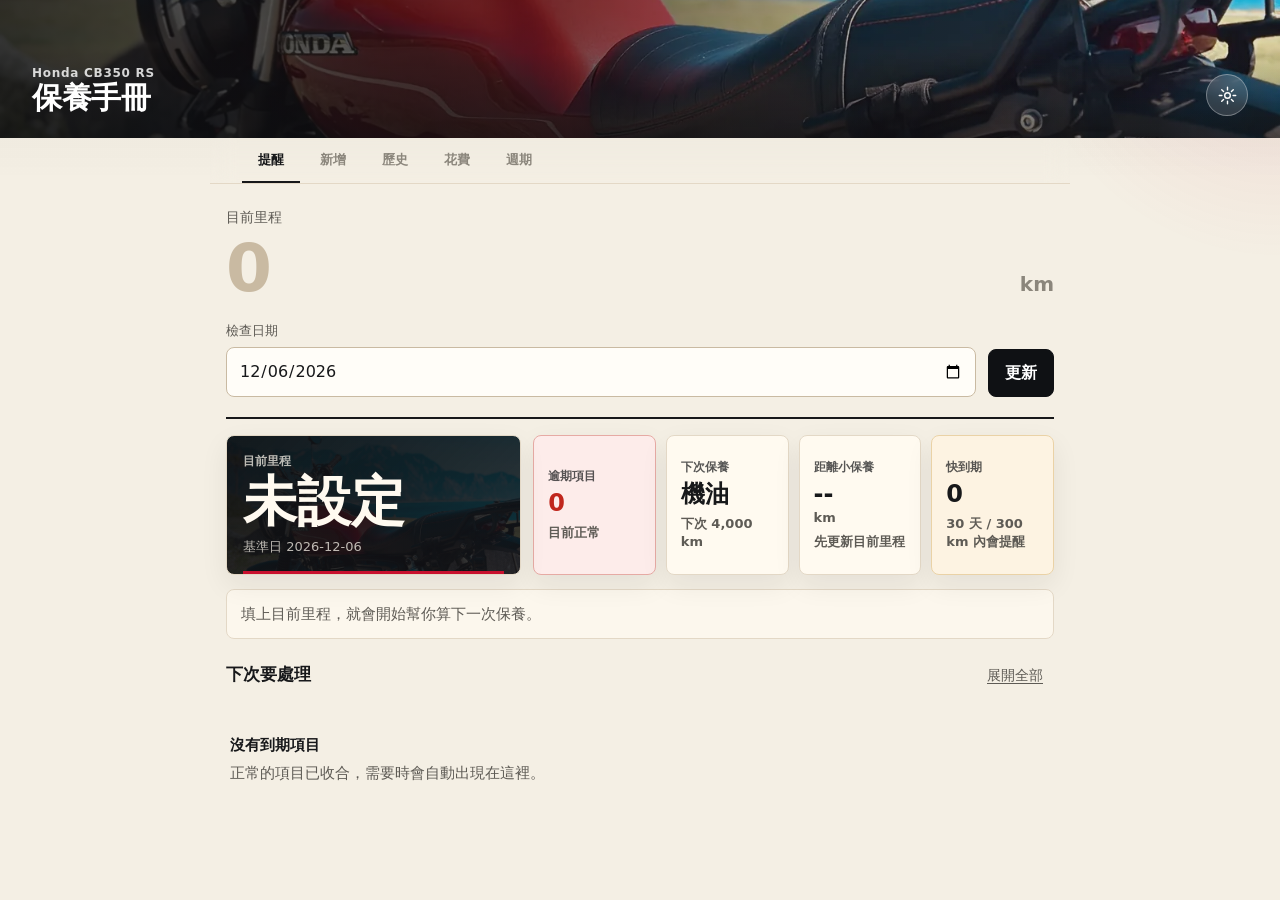
==== app/index.html @ bef10538 "Optimize CB350 maintenance dashboard" ====
<!doctype html>
<html lang="zh-Hant">
  <head>
    <meta charset="UTF-8" />
    <meta name="viewport" content="width=device-width, initial-scale=1.0, viewport-fit=cover" />
    <meta name="theme-color" content="#0f1114" />
    <link rel="preload" as="image" href="./assets/cb350-rs-banner.webp" />
    <link rel="manifest" href="./manifest.webmanifest" />
    <link rel="icon" href="./icons/icon.svg" type="image/svg+xml" />
    <link rel="apple-touch-icon" href="./icons/icon.svg" />
    <meta name="description" content="Honda CB350 RS 的保養手冊：記錄每次進廠的里程、項目與費用，依原廠週期提醒下次保養。" />
    <title>CB350 RS 保養手冊</title>
    <link rel="stylesheet" href="./styles.css" />
  </head>
  <body>
    <header class="masthead">
      <div class="masthead-copy">
        <p class="mark">Honda CB350 RS</p>
        <h1>保養手冊</h1>
      </div>
      <button class="icon-btn" id="settingsButton" type="button" aria-label="設定">
        <svg viewBox="0 0 24 24" aria-hidden="true" focusable="false">
          <circle cx="12" cy="12" r="3.2" />
          <path d="M12 2.6v3M12 18.4v3M21.4 12h-3M5.6 12h-3M18.6 5.4l-2.1 2.1M7.5 16.5l-2.1 2.1M18.6 18.6l-2.1-2.1M7.5 7.5L5.4 5.4" />
        </svg>
      </button>
    </header>

    <main class="shell">
      <section class="odometer" aria-label="目前里程">
        <form id="bikeForm">
          <label class="odo-label" for="currentMileage">目前里程</label>
          <div class="odo-readout">
            <input id="currentMileage" name="currentMileage" type="number" inputmode="numeric" min="0" step="1" placeholder="0" aria-describedby="odoUnit" />
            <span class="odo-unit" id="odoUnit">km</span>
          </div>
          <div class="odo-footer">
            <label class="field">
              <span>檢查日期</span>
              <input id="currentDate" name="currentDate" type="date" />
            </label>
            <button class="btn primary" type="submit">更新</button>
          </div>
        </form>
      </section>

      <section class="dashboard" id="dashboard" aria-label="保養總覽"></section>

      <p class="status-strip" id="statusStrip" aria-live="polite"></p>

      <!-- 提醒 -->
      <section class="view is-active" id="reminders" role="tabpanel" aria-labelledby="tab-reminders">
        <div class="view-head">
          <h2>下次要處理</h2>
          <button class="btn quiet" id="toggleRemindersButton" type="button">展開全部</button>
        </div>
        <div class="reminder-list" id="reminderList"></div>
      </section>

      <!-- 新增 -->
      <section class="view" id="compose" role="tabpanel" aria-labelledby="tab-compose">
        <div class="view-head">
          <h2>記一筆</h2>
        </div>

        <p class="quick-label">常做的</p>
        <div class="quick-row" id="quickRow"></div>

        <form class="add-form" id="addForm">
          <input id="editRecordId" type="hidden" />
          <div class="field-row">
            <label class="field">
              <span>保養項目</span>
              <select id="addItem"></select>
            </label>
            <label class="field">
              <span>動作</span>
              <select id="addAction"></select>
            </label>
          </div>

          <div class="field-row">
            <label class="field">
              <span>日期</span>
              <input id="addDate" type="date" />
            </label>
            <label class="field">
              <span>里程</span>
              <input id="addMileage" type="number" inputmode="numeric" min="0" step="1" />
            </label>
          </div>

          <div class="field-row">
            <label class="field">
              <span>廠牌／規格 <em>選填</em></span>
              <input id="addBrand" type="text" placeholder="例如 Motul 10W-40" />
            </label>
            <label class="field">
              <span>金額 <em>選填</em></span>
              <input id="addCost" type="number" inputmode="numeric" min="0" step="1" placeholder="0" />
            </label>
          </div>

          <label class="field">
            <span>備註 <em>選填</em></span>
            <input id="addNote" type="text" placeholder="工資另計、下次記得帶保養手冊…" />
          </label>

          <div class="form-actions">
            <button class="btn quiet" id="cancelEditButton" type="button" hidden>取消編輯</button>
            <button class="btn primary block" id="saveRecordButton" type="submit">加入紀錄</button>
          </div>
        </form>

        <details class="text-entry">
          <summary>用一句話記</summary>
          <form class="composer" id="chatForm">
            <textarea id="chatText" rows="3" placeholder="今天 里程 12850，換機油 10W-40、清潔潤滑鏈條，費用 950 元"></textarea>
            <div class="text-entry-actions">
              <button class="btn quiet" id="sampleButton" type="button">看範例</button>
              <button class="btn" type="submit">解析並加入</button>
            </div>
          </form>
          <p class="hint">日期、里程、費用和項目會自動抓出來，一次可以記多項。民國日期（115/02/04）也讀得懂。</p>
        </details>
      </section>

      <!-- 歷史 -->
      <section class="view" id="history" role="tabpanel" aria-labelledby="tab-history">
        <div class="view-head">
          <h2>保養歷史</h2>
        </div>
        <div class="history-tools" aria-label="搜尋與篩選保養歷史">
          <label class="field search-field">
            <span>搜尋</span>
            <input id="historySearch" type="search" placeholder="項目、廠牌、備註、日期…" autocomplete="off" />
          </label>
          <label class="field">
            <span>狀態</span>
            <select id="historyFilter">
              <option value="all">全部紀錄</option>
              <option value="recent">最近 12 個月</option>
              <option value="cost">有花費</option>
              <option value="frequent">常用項目</option>
            </select>
          </label>
        </div>
        <div class="visit-list" id="visitList"></div>
      </section>

      <!-- 花費 -->
      <section class="view" id="spending" role="tabpanel" aria-labelledby="tab-spending">
        <div class="view-head">
          <h2>花費總覽</h2>
        </div>
        <div id="spendSummary"></div>
        <div id="spendByItem"></div>
        <div id="spendByYear"></div>
      </section>

      <!-- 週期 -->
      <section class="view" id="schedule" role="tabpanel" aria-labelledby="tab-schedule">
        <div class="view-head">
          <h2>原廠週期</h2>
        </div>
        <div class="schedule-list" id="scheduleList"></div>
      </section>

      <!-- 設定（不在分頁列，由標頭齒輪開啟） -->
      <section class="view" id="settings" role="region" aria-label="設定">
        <div class="view-head">
          <h2>設定</h2>
          <button class="btn quiet" id="closeSettingsButton" type="button">完成</button>
        </div>

        <div class="setting-block">
          <label class="field">
            <span>同步代碼</span>
            <input id="syncKey" type="text" autocomplete="off" inputmode="latin" placeholder="至少 6 個字" />
          </label>
          <p class="hint" id="syncStatus">手機和電腦輸入同一組代碼就會共用資料。</p>
          <button class="btn block" id="syncTestButton" type="button">測試同步連線</button>
          <pre class="diag" id="syncDiag" hidden></pre>
          <p class="hint warn">這組代碼等於密碼，知道的人就能讀寫你的紀錄。建議用一長串隨機字元。</p>
        </div>

        <div class="setting-block">
          <button class="btn block" id="exportButton" type="button">匯出 JSON 備份</button>
          <button class="btn block danger" id="clearButton" type="button">清空所有紀錄</button>
        </div>
      </section>
    </main>

    <p class="toast" id="toast" role="status" aria-live="polite" hidden></p>

    <nav class="tabbar" role="tablist" aria-label="主要分頁">
      <button class="tab is-active" id="tab-reminders" data-tab="reminders" role="tab" aria-selected="true" aria-controls="reminders" type="button">
        <span class="tab-dot" id="tabBadge" hidden></span>
        提醒
      </button>
      <button class="tab" id="tab-compose" data-tab="compose" role="tab" aria-selected="false" aria-controls="compose" type="button">新增</button>
      <button class="tab" id="tab-history" data-tab="history" role="tab" aria-selected="false" aria-controls="history" type="button">歷史</button>
      <button class="tab" id="tab-spending" data-tab="spending" role="tab" aria-selected="false" aria-controls="spending" type="button">花費</button>
      <button class="tab" id="tab-schedule" data-tab="schedule" role="tab" aria-selected="false" aria-controls="schedule" type="button">週期</button>
    </nav>

    <script src="./maintenance-items.js"></script>
    <script src="./parser.js"></script>
    <script src="./app.js"></script>
    <script>
      if ("serviceWorker" in navigator) {
        window.addEventListener("load", () => navigator.serviceWorker.register("./sw.js").catch(() => {}));
      }
    </script>
  </body>
</html>
---- app/styles.css ----
:root {
  color-scheme: light;

  --paper: #f4efe4;
  --card: #fffaf0;
  --ink: #17181a;
  --ink-2: #5e5b55;
  --ink-3: #8b867c;
  --line: #e3d8c6;
  --line-strong: #c9baa2;

  --honda: #c8102e;
  --due: #c0261c;
  --due-bg: #fdecea;
  --soon: #9a6100;
  --soon-bg: #fdf3e2;
  --ok: #2c6e52;
  --ok-bg: #eaf4ef;
  --focus: #1d4ed8;
  --rubber: #0f1114;

  --tabbar-h: 58px;
  --banner-ink: #0f1114;
  --radius: 8px;
}

* {
  box-sizing: border-box;
}

html,
body {
  margin: 0;
}

body {
  display: flex;
  flex-direction: column;
  min-height: 100vh;
  min-width: 320px;
  background: var(--paper);
  color: var(--ink);
  font-family: "Noto Sans TC", "PingFang TC", "Microsoft JhengHei", system-ui, -apple-system,
    "Segoe UI", sans-serif;
  font-size: 16px;
  line-height: 1.6;
  -webkit-text-size-adjust: 100%;
  padding-bottom: calc(var(--tabbar-h) + env(safe-area-inset-bottom));
}

button,
input,
select,
textarea {
  font: inherit;
  color: inherit;
}

button {
  cursor: pointer;
}

:focus-visible {
  outline: 2px solid var(--focus);
  outline-offset: 2px;
  border-radius: 4px;
}

h1,
h2,
p {
  margin: 0;
}

/* ---------------------------------------------------------------- 標頭 */

.masthead {
  position: relative;
  isolation: isolate;
  display: flex;
  align-items: flex-end;
  justify-content: space-between;
  gap: 16px;
  min-height: 128px;
  padding: 18px 20px 16px;
  background-color: #0f1114;
  background-image: url("./assets/cb350-rs-banner.webp");
  background-size: cover;
  background-position: center 62%;
  color: #fff;
}

/* 照片左半段是草地和海，直接放白字會糊掉，用漸層壓一層。 */
.masthead::after {
  content: "";
  position: absolute;
  inset: 0;
  z-index: -1;
  background:
    linear-gradient(90deg, rgba(12, 14, 17, 0.84) 0%, rgba(12, 14, 17, 0.56) 44%, rgba(12, 14, 17, 0.1) 80%),
    linear-gradient(0deg, rgba(12, 14, 17, 0.55), transparent 62%);
}

.mark {
  color: rgba(255, 255, 255, 0.82);
  font-size: 12px;
  font-weight: 700;
  letter-spacing: 0.06em;
  line-height: 1.2;
}

.masthead h1 {
  font-size: 26px;
  font-weight: 700;
  letter-spacing: -0.01em;
  line-height: 1.2;
}

.icon-btn {
  display: grid;
  place-items: center;
  width: 42px;
  height: 42px;
  flex: none;
  border: 1px solid rgba(255, 255, 255, 0.34);
  border-radius: 50%;
  background: rgba(255, 255, 255, 0.14);
  color: #fff;
  backdrop-filter: blur(6px);
}

.icon-btn svg {
  width: 21px;
  height: 21px;
  fill: none;
  stroke: currentColor;
  stroke-width: 1.6;
  stroke-linecap: round;
}

.shell {
  width: min(720px, 100%);
  margin: 0 auto;
  padding: 0 20px;
}

/* ---------------------------------------------------------------- 里程表 */

.odometer {
  padding: 22px 0 20px;
  border-bottom: 2px solid var(--ink);
}

.odo-label {
  display: block;
  color: var(--ink-2);
  font-size: 14px;
}

.odo-readout {
  display: flex;
  align-items: baseline;
  gap: 8px;
  margin: 2px 0 14px;
}

.odo-readout input {
  width: 100%;
  min-width: 0;
  padding: 0;
  border: 0;
  background: none;
  font-size: clamp(46px, 15vw, 66px);
  font-weight: 700;
  font-variant-numeric: tabular-nums;
  letter-spacing: -0.035em;
  line-height: 1;
}

.odo-readout input::placeholder {
  color: var(--line-strong);
}

.odo-readout input:focus {
  outline: none;
}

.odo-readout input:focus-visible {
  outline: 2px solid var(--focus);
  outline-offset: 4px;
}

/* 隱藏 number input 的上下箭頭，它會擠壓大字讀數 */
.odo-readout input::-webkit-outer-spin-button,
.odo-readout input::-webkit-inner-spin-button {
  appearance: none;
  margin: 0;
}

.odo-readout input[type="number"] {
  -moz-appearance: textfield;
}

.odo-unit {
  flex: none;
  color: var(--ink-3);
  font-size: 20px;
  font-weight: 600;
}

.odo-footer {
  display: flex;
  align-items: flex-end;
  gap: 12px;
}

.odo-footer .field {
  flex: 1;
  min-width: 0;
}

/* ---------------------------------------------------------------- 表單元件 */

.field {
  display: grid;
  gap: 5px;
}

.field > span {
  color: var(--ink-2);
  font-size: 13px;
}

.field input,
.composer textarea {
  width: 100%;
  padding: 10px 12px;
  border: 1px solid var(--line-strong);
  border-radius: var(--radius);
  background: var(--card);
}

.field input:focus-visible,
.composer textarea:focus-visible {
  outline: 2px solid var(--focus);
  outline-offset: 1px;
  border-color: var(--focus);
}

.btn {
  padding: 10px 16px;
  border: 1px solid var(--line-strong);
  border-radius: var(--radius);
  background: var(--card);
  font-weight: 600;
  white-space: nowrap;
}

.btn.primary {
  border-color: var(--ink);
  background: var(--ink);
  color: #fff;
}

.btn.primary:disabled {
  opacity: 0.5;
  cursor: default;
}

.btn.quiet {
  padding: 6px 10px;
  border-color: transparent;
  background: none;
  color: var(--ink-2);
  font-size: 14px;
  font-weight: 500;
  text-decoration: underline;
  text-underline-offset: 3px;
}

.btn.block {
  display: block;
  width: 100%;
}

.btn.danger {
  border-color: #f0c6c1;
  color: var(--due);
}

.btn.block + .btn.block {
  margin-top: 10px;
}

/* ---------------------------------------------------------------- 狀態列 */

.status-strip {
  padding: 14px 0;
  border-bottom: 1px solid var(--line);
  color: var(--ink-2);
  font-size: 15px;
}

.status-strip .count {
  color: var(--ink);
  font-weight: 700;
  font-variant-numeric: tabular-nums;
}

.status-strip .count.due {
  color: var(--due);
}

.status-strip .count.soon {
  color: var(--soon);
}

/* ---------------------------------------------------------------- 分頁 */

.view {
  display: none;
  padding: 18px 0 28px;
}

.view.is-active {
  display: block;
}

.view-head {
  display: flex;
  align-items: center;
  justify-content: space-between;
  gap: 12px;
  margin-bottom: 12px;
}

.view-head h2 {
  font-size: 17px;
  font-weight: 700;
}

.tabbar {
  position: fixed;
  inset: auto 0 0;
  z-index: 5;
  display: grid;
  grid-template-columns: repeat(5, 1fr);
  height: calc(var(--tabbar-h) + env(safe-area-inset-bottom));
  padding-bottom: env(safe-area-inset-bottom);
  border-top: 1px solid var(--line);
  background: var(--card);
}

.tab {
  position: relative;
  border: 0;
  background: none;
  color: var(--ink-3);
  font-size: 13px;
  font-weight: 600;
}

.tab.is-active {
  color: var(--ink);
  box-shadow: inset 0 2px 0 var(--ink);
}

.tab-dot {
  position: absolute;
  top: 12px;
  left: 50%;
  margin-left: 16px;
  width: 7px;
  height: 7px;
  border-radius: 50%;
  background: var(--due);
}

/* ---------------------------------------------------------------- 提醒 */

.reminder-list {
  border-top: 1px solid var(--line);
}

.reminder {
  padding: 14px 0 14px 14px;
  border-bottom: 1px solid var(--line);
  border-left: 4px solid var(--line-strong);
}

.reminder-top {
  display: flex;
  align-items: baseline;
  gap: 8px;
}

.reminder-cat {
  flex: 1;
  font-size: 12px;
  font-weight: 600;
}

.reminder-bottom {
  display: flex;
  align-items: flex-end;
  justify-content: space-between;
  gap: 12px;
  margin-top: 8px;
}

.reminder.due {
  border-left-color: var(--due);
}

.reminder.soon {
  border-left-color: var(--soon);
}

.reminder.ok {
  border-left-color: var(--ok);
}

.reminder-name {
  font-weight: 700;
}

.reminder-state {
  flex: none;
  padding: 2px 9px;
  border-radius: 999px;
  background: var(--ok-bg);
  color: var(--ok);
  font-size: 13px;
  font-weight: 600;
}

.reminder.due .reminder-state {
  background: var(--due-bg);
  color: var(--due);
}

.reminder.soon .reminder-state {
  background: var(--soon-bg);
  color: var(--soon);
}

.reminder-meta {
  color: var(--ink-2);
  font-size: 14px;
  font-variant-numeric: tabular-nums;
}

.reminder-meta b {
  color: var(--ink);
  font-weight: 600;
}

.reminder-done {
  flex: none;
  padding: 7px 14px;
  border: 1px solid var(--line-strong);
  border-radius: var(--radius);
  background: var(--card);
  font-size: 14px;
  font-weight: 600;
}

/* ---------------------------------------------------------------- 新增 */

.composer {
  display: grid;
  gap: 12px;
}

.composer textarea {
  resize: vertical;
  line-height: 1.65;
}

.chips {
  display: flex;
  flex-wrap: wrap;
  gap: 8px;
}

.chips button {
  padding: 7px 14px;
  border: 1px solid var(--line-strong);
  border-radius: 999px;
  background: var(--card);
  font-size: 14px;
}

.hint {
  margin-top: 12px;
  color: var(--ink-2);
  font-size: 14px;
}

.hint.warn {
  color: var(--soon);
}

/* ---------------------------------------------------------------- 歷史 */

.visit {
  margin-bottom: 18px;
  border: 1px solid var(--line);
  border-radius: var(--radius);
  background: var(--card);
  overflow: hidden;
}

.visit-head {
  display: flex;
  align-items: baseline;
  justify-content: space-between;
  gap: 12px;
  padding: 12px 14px;
  border-bottom: 1px solid var(--line);
  background: #fafbfb;
}

.visit-date {
  font-weight: 700;
  font-variant-numeric: tabular-nums;
}

.visit-odo {
  color: var(--ink-2);
  font-size: 14px;
  font-variant-numeric: tabular-nums;
}

.visit-item {
  display: grid;
  grid-template-columns: 1fr auto auto;
  gap: 2px 10px;
  align-items: baseline;
  padding: 11px 14px;
}

.visit-item + .visit-item {
  border-top: 1px solid var(--line);
}

.visit-name {
  font-weight: 600;
}

.visit-action {
  color: var(--ink-2);
  font-size: 14px;
}

.visit-cost {
  font-variant-numeric: tabular-nums;
  font-weight: 600;
}

.visit-note {
  grid-column: 1 / -1;
  color: var(--ink-3);
  font-size: 13px;
  line-height: 1.5;
}

.visit-del {
  grid-row: 1;
  grid-column: 3;
  width: 30px;
  height: 30px;
  border: 0;
  border-radius: 50%;
  background: none;
  color: var(--ink-3);
  font-size: 20px;
  line-height: 1;
}

.visit-del:hover {
  background: var(--due-bg);
  color: var(--due);
}

/* ---------------------------------------------------------------- 週期 */

.schedule-row {
  display: flex;
  align-items: baseline;
  justify-content: space-between;
  gap: 12px;
  padding: 12px 0;
  border-bottom: 1px solid var(--line);
}

.schedule-row:first-child {
  border-top: 1px solid var(--line);
}

.schedule-name {
  font-weight: 600;
}

.schedule-every {
  flex: none;
  color: var(--ink-2);
  font-size: 14px;
  font-variant-numeric: tabular-nums;
}

/* ---------------------------------------------------------------- 設定 */

.setting-block {
  padding: 16px 0;
  border-top: 1px solid var(--line);
}

/* ---------------------------------------------------------------- 空狀態與提示 */

.empty {
  padding: 28px 4px;
  color: var(--ink-2);
  font-size: 15px;
}

.empty b {
  display: block;
  margin-bottom: 4px;
  color: var(--ink);
}

.toast {
  position: fixed;
  left: 50%;
  bottom: calc(var(--tabbar-h) + env(safe-area-inset-bottom) + 14px);
  z-index: 10;
  width: min(560px, calc(100% - 32px));
  transform: translateX(-50%);
  padding: 12px 16px;
  border-radius: var(--radius);
  background: var(--ink);
  color: #fff;
  font-size: 15px;
  line-height: 1.5;
  box-shadow: 0 6px 24px rgba(0, 0, 0, 0.18);
}

.toast[data-kind="warn"] {
  background: var(--due);
}

@media (prefers-reduced-motion: no-preference) {
  .toast {
    animation: toast-in 160ms ease-out;
  }
}

@keyframes toast-in {
  from {
    opacity: 0;
    transform: translate(-50%, 8px);
  }
}

/* ---------------------------------------------------------------- 桌機 */

@media (min-width: 760px) {
  body {
    padding-bottom: 0;
  }

  .masthead {
    min-height: 168px;
    padding: 26px 32px 22px;
  }

  .masthead h1 {
    font-size: 30px;
  }

  .shell {
    padding: 0 32px;
  }

  .masthead {
    order: 1;
  }

  .tabbar {
    order: 2;
    position: static;
    width: min(720px, 100%);
    margin: 0 auto;
    height: auto;
    padding: 0 32px;
    border-top: 0;
    border-bottom: 1px solid var(--line);
    background: none;
    grid-template-columns: repeat(5, max-content);
    gap: 4px;
  }

  .tab {
    padding: 12px 16px;
  }

  .tab.is-active {
    box-shadow: inset 0 -2px 0 var(--ink);
  }

  .tab-dot {
    top: 10px;
    margin-left: 20px;
  }

  .shell {
    order: 3;
  }

  .toast {
    bottom: 24px;
  }
}

/* ---------------------------------------------------------------- 進度條 */

.bar {
  height: 5px;
  margin-top: 9px;
  border-radius: 3px;
  background: #eceef0;
  overflow: hidden;
}

.bar > span {
  display: block;
  height: 100%;
  border-radius: 3px;
  background: var(--ok);
}

.reminder.soon .bar > span {
  background: var(--soon);
}

.reminder.due .bar > span {
  background: var(--due);
}

/* ---------------------------------------------------------------- 快捷列 */

.quick-label {
  margin-bottom: 8px;
  color: var(--ink-2);
  font-size: 13px;
}

.quick-row {
  display: grid;
  grid-template-columns: repeat(auto-fit, minmax(84px, 1fr));
  gap: 8px;
  margin-bottom: 20px;
}

.quick {
  display: grid;
  gap: 2px;
  padding: 10px 8px;
  border: 1px solid var(--line-strong);
  border-radius: var(--radius);
  background: var(--card);
  text-align: left;
}

.quick.is-active {
  border-color: var(--ink);
  box-shadow: inset 0 0 0 1px var(--ink);
}

.quick-name {
  font-size: 14px;
  font-weight: 600;
}

.quick-every {
  color: var(--ink-3);
  font-size: 12px;
  font-variant-numeric: tabular-nums;
}

/* ---------------------------------------------------------------- 新增表單 */

.add-form {
  display: grid;
  gap: 14px;
  padding: 16px;
  border: 1px solid var(--line);
  border-radius: var(--radius);
  background: var(--card);
}

.field-row {
  display: grid;
  grid-template-columns: 1fr 1fr;
  gap: 12px;
}

.field > span em {
  color: var(--ink-3);
  font-size: 12px;
  font-style: normal;
}

.field select {
  width: 100%;
  padding: 10px 12px;
  border: 1px solid var(--line-strong);
  border-radius: var(--radius);
  background: var(--card);
}

.field select:focus-visible {
  outline: 2px solid var(--focus);
  outline-offset: 1px;
}

.text-entry {
  margin-top: 20px;
  padding: 14px 16px;
  border: 1px dashed var(--line-strong);
  border-radius: var(--radius);
}

.text-entry > summary {
  color: var(--ink-2);
  font-size: 14px;
  font-weight: 600;
  cursor: pointer;
}

.text-entry .composer {
  margin-top: 12px;
}

.text-entry-actions {
  display: flex;
  align-items: center;
  justify-content: flex-end;
  gap: 8px;
}

/* ---------------------------------------------------------------- 花費 */

.spend-total {
  padding: 4px 0 18px;
  border-bottom: 2px solid var(--ink);
}

.spend-total-label {
  display: block;
  color: var(--ink-2);
  font-size: 14px;
}

.spend-total strong {
  display: block;
  font-size: clamp(34px, 11vw, 48px);
  font-weight: 700;
  font-variant-numeric: tabular-nums;
  letter-spacing: -0.03em;
  line-height: 1.1;
}

.spend-facts {
  display: grid;
  grid-template-columns: 1fr 1fr;
  gap: 0;
  margin: 0;
  padding: 0;
}

.spend-facts > div {
  padding: 12px 0;
  border-bottom: 1px solid var(--line);
}

.spend-facts > div:nth-child(odd) {
  padding-right: 12px;
  border-right: 1px solid var(--line);
}

.spend-facts > div:nth-child(even) {
  padding-left: 12px;
}

.spend-facts dt {
  color: var(--ink-2);
  font-size: 13px;
}

.spend-facts dd {
  margin: 2px 0 0;
  font-weight: 600;
  font-variant-numeric: tabular-nums;
}

.sub-head {
  margin: 26px 0 10px;
  font-size: 13px;
  font-weight: 700;
}

.spend-row {
  padding: 10px 0;
}

.spend-row-top {
  display: flex;
  align-items: baseline;
  gap: 8px;
}

.spend-name {
  font-weight: 600;
}

.spend-count {
  flex: 1;
  color: var(--ink-3);
  font-size: 13px;
  font-variant-numeric: tabular-nums;
}

.spend-sum {
  font-variant-numeric: tabular-nums;
  font-weight: 600;
}

/* ---------------------------------------------------------------- 歷史列補充 */

.visit-item {
  grid-template-columns: auto 1fr auto auto;
}

.dot {
  width: 8px;
  height: 8px;
  align-self: center;
  border-radius: 50%;
}

.visit-detail {
  grid-column: 2 / -1;
  color: var(--ink-2);
  font-size: 14px;
}

.visit-note {
  grid-column: 2 / -1;
}

/* ---------------------------------------------------------------- 診斷輸出 */

.diag {
  margin: 10px 0 0;
  padding: 12px;
  border: 1px solid var(--line);
  border-radius: var(--radius);
  background: #fafbfb;
  color: var(--ink-2);
  font-family: ui-monospace, "SFMono-Regular", Menlo, monospace;
  font-size: 12.5px;
  line-height: 1.7;
  white-space: pre-wrap;
  word-break: break-word;
}

.diag[data-status="ok"] {
  border-color: #bfdccd;
  background: var(--ok-bg);
  color: var(--ok);
}

.diag[data-status="warn"] {
  border-color: #f0c6c1;
  background: var(--due-bg);
  color: var(--due);
}

@media (min-width: 760px) {
  .quick-row {
    grid-template-columns: repeat(auto-fit, minmax(120px, 1fr));
  }

  .spend-facts {
    grid-template-columns: repeat(4, 1fr);
  }

  .spend-facts > div:nth-child(odd),
  .spend-facts > div:nth-child(even) {
    padding: 12px;
    border-right: 1px solid var(--line);
  }

  .spend-facts > div:last-child {
    border-right: 0;
  }
}

/* ---------------------------------------------------------------- 儀表總覽與響應式優化 */

body::before {
  content: "";
  position: fixed;
  inset: 0;
  z-index: -2;
  pointer-events: none;
  background:
    linear-gradient(180deg, rgba(15, 17, 20, 0.08), transparent 180px),
    radial-gradient(circle at top right, rgba(200, 16, 46, 0.1), transparent 260px);
}

.shell {
  width: min(860px, 100%);
  padding-inline: 16px;
}

.masthead {
  min-height: 138px;
}

.field input,
.field select,
.composer textarea {
  background: #fffdf8;
}

.field select:focus-visible {
  outline: 2px solid var(--focus);
  outline-offset: 1px;
  border-color: var(--focus);
}

.btn {
  background: #fffdf8;
}

.btn.primary {
  border-color: var(--rubber);
  background: var(--rubber);
}

.btn.primary:hover,
.btn.primary:focus-visible {
  border-color: var(--honda);
  background: var(--honda);
}

.dashboard {
  display: grid;
  gap: 12px;
  padding-top: 16px;
}

.dash-hero,
.dash-card {
  border: 1px solid var(--line);
  border-radius: var(--radius);
  background: var(--card);
  box-shadow: 0 10px 28px rgba(23, 24, 26, 0.07);
}

.dash-hero {
  position: relative;
  overflow: hidden;
  padding: 16px;
  background:
    linear-gradient(135deg, rgba(15, 17, 20, 0.96), rgba(15, 17, 20, 0.82)),
    url("./assets/cb350-rs-red.jpg") center / cover;
  color: #fffaf0;
}

.dash-hero::after {
  content: "";
  position: absolute;
  inset: auto 16px 0;
  height: 3px;
  background: var(--honda);
}

.dash-label,
.dash-card span {
  display: block;
  color: inherit;
  opacity: 0.72;
  font-size: 12px;
  font-weight: 700;
}

.dash-hero strong {
  display: block;
  margin-top: 4px;
  font-size: clamp(34px, 12vw, 54px);
  font-weight: 800;
  font-variant-numeric: tabular-nums;
  letter-spacing: 0;
  line-height: 1;
}

.dash-hero small,
.dash-card small {
  font-size: 13px;
  font-weight: 600;
}

.dash-date {
  display: block;
  margin-top: 8px;
  color: rgba(255, 250, 240, 0.72);
  font-size: 13px;
}

.dash-grid {
  display: grid;
  grid-template-columns: repeat(2, minmax(0, 1fr));
  gap: 10px;
}

.dash-card {
  min-height: 112px;
  padding: 14px;
  text-align: left;
}

.dash-card strong {
  display: block;
  margin: 4px 0 6px;
  font-size: 24px;
  font-weight: 800;
  font-variant-numeric: tabular-nums;
  line-height: 1.15;
}

.dash-card small {
  display: block;
  color: var(--ink-2);
  line-height: 1.4;
}

.dash-card.urgent {
  border-color: #e6aaa4;
  background: var(--due-bg);
}

.dash-card.urgent strong {
  color: var(--due);
}

.dash-card.warm {
  border-color: #ead2a6;
  background: var(--soon-bg);
}

.status-strip {
  margin-top: 14px;
  padding: 12px 14px;
  border: 1px solid var(--line);
  border-radius: var(--radius);
  background: rgba(255, 250, 240, 0.72);
}

.tabbar {
  background: rgba(255, 250, 240, 0.96);
  backdrop-filter: blur(12px);
}

.reminder-list {
  display: grid;
  gap: 12px;
  border-top: 0;
}

.reminder {
  padding: 14px;
  border: 1px solid var(--line);
  border-left: 4px solid var(--line-strong);
  border-radius: var(--radius);
  background: var(--card);
}

.reminder-top {
  display: grid;
  grid-template-columns: 1fr auto;
  gap: 4px 8px;
}

.reminder-cat {
  grid-row: 2;
}

.reminder-name {
  font-size: 17px;
}

.reminder-state {
  grid-row: 1 / span 2;
  align-self: start;
}

.reminder-done:hover,
.visit-edit:hover {
  border-color: var(--honda);
  color: var(--honda);
}

.quick-row {
  grid-template-columns: repeat(2, minmax(0, 1fr));
}

.quick.is-active {
  border-color: var(--honda);
  box-shadow: inset 0 0 0 1px var(--honda);
}

.form-actions {
  display: flex;
  align-items: center;
  gap: 10px;
}

.form-actions .btn.block {
  flex: 1;
}

.text-entry {
  background: rgba(255, 250, 240, 0.54);
}

.history-tools {
  display: grid;
  grid-template-columns: 1fr;
  gap: 10px;
  margin-bottom: 14px;
  padding: 12px;
  border: 1px solid var(--line);
  border-radius: var(--radius);
  background: rgba(255, 250, 240, 0.72);
}

.visit-head {
  background: #f7efdf;
}

.visit-item {
  grid-template-columns: auto 1fr auto auto auto;
}

.visit-edit {
  grid-row: 1;
  grid-column: 4;
  padding: 4px 8px;
  border: 1px solid var(--line);
  border-radius: 999px;
  background: transparent;
  color: var(--ink-2);
  font-size: 13px;
  font-weight: 600;
}

.visit-del {
  grid-column: 5;
}

.diag {
  background: #fffdf8;
}

@media (min-width: 760px) {
  .tabbar {
    width: min(860px, 100%);
    background: transparent;
  }

  .dashboard {
    grid-template-columns: minmax(250px, 0.85fr) 1.5fr;
    align-items: stretch;
  }

  .dash-grid {
    grid-template-columns: repeat(4, minmax(0, 1fr));
  }

  .quick-row {
    grid-template-columns: repeat(auto-fit, minmax(120px, 1fr));
  }

  .history-tools {
    grid-template-columns: 1fr 180px;
  }
}

@media (max-width: 520px) {
  .field-row {
    grid-template-columns: 1fr;
  }

  .odo-footer,
  .reminder-bottom,
  .visit-head,
  .text-entry-actions,
  .form-actions {
    align-items: stretch;
    flex-direction: column;
  }

  .reminder-done,
  .text-entry-actions .btn,
  .form-actions .btn {
    width: 100%;
  }

  .visit-item {
    grid-template-columns: auto 1fr auto auto;
  }

  .visit-edit {
    grid-column: 2 / 3;
    grid-row: 2;
  }

  .visit-del {
    grid-column: 4;
  }

  .dash-grid {
    grid-template-columns: 1fr;
  }
}
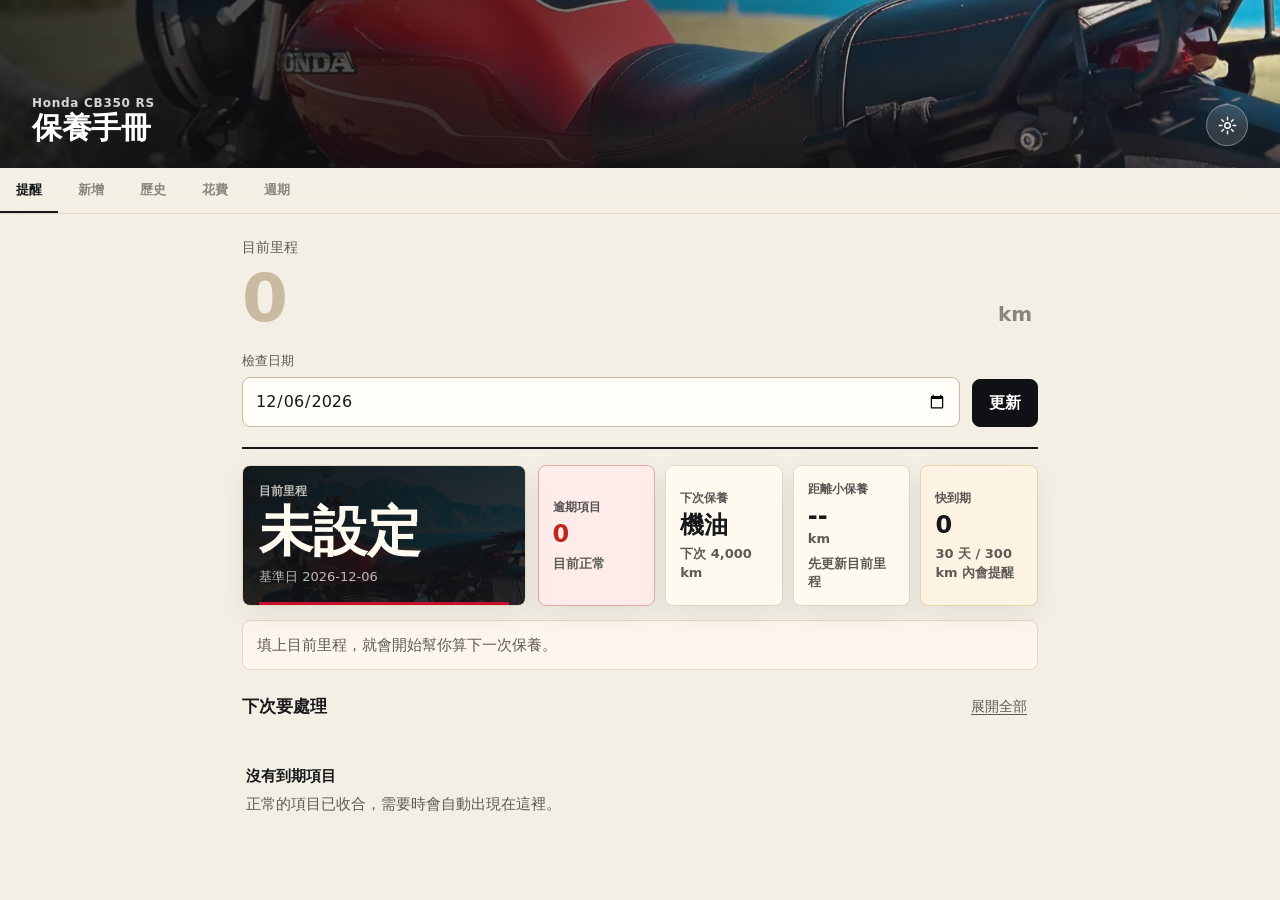
==== commit 6e2a07cb: "fix: load mobile viewport safeguards" ====
--- a/app/index.html
+++ b/app/index.html
@@ -11,6 +11,7 @@
     <meta name="description" content="Honda CB350 RS 的保養手冊：記錄每次進廠的里程、項目與費用，依原廠週期提醒下次保養。" />
     <title>CB350 RS 保養手冊</title>
     <link rel="stylesheet" href="./styles.css" />
+    <link rel="stylesheet" href="./mobile-fixes.css" />
   </head>
   <body>
     <header class="masthead">
@@ -213,4 +214,4 @@
       }
     </script>
   </body>
-</html>
+</html>
--- a/app/mobile-fixes.css
+++ b/app/mobile-fixes.css
@@ -0,0 +1,201 @@
+/* iPhone / mobile layout hardening
+ * Keep all content inside the visual viewport, respect notches / Dynamic Island,
+ * and neutralize intrinsic widths from iOS form controls.
+ */
+
+html {
+  width: 100%;
+  max-width: 100%;
+  overflow-x: hidden;
+  background: var(--paper);
+}
+
+body {
+  width: 100%;
+  max-width: 100%;
+  min-width: 0;
+  min-height: 100dvh;
+  overflow-x: hidden;
+  padding-bottom: calc(var(--tabbar-h) + env(safe-area-inset-bottom) + 12px);
+}
+
+.masthead {
+  width: 100%;
+  max-width: 100%;
+  padding-top: calc(18px + env(safe-area-inset-top));
+  min-height: calc(138px + env(safe-area-inset-top));
+}
+
+.shell,
+.view,
+.dashboard,
+.add-form,
+.field-row,
+.field,
+.history-tools,
+.text-entry,
+.reminder,
+.visit,
+.schedule-row {
+  min-width: 0;
+  max-width: 100%;
+}
+
+.shell {
+  width: 100%;
+  padding-left: max(16px, env(safe-area-inset-left));
+  padding-right: max(16px, env(safe-area-inset-right));
+}
+
+/* iOS form controls can keep an intrinsic minimum width and overflow CSS grids. */
+input,
+select,
+textarea,
+button {
+  min-width: 0;
+  max-width: 100%;
+}
+
+.field input,
+.field select,
+.composer textarea {
+  display: block;
+  width: 100%;
+  max-width: 100%;
+  min-width: 0;
+  font-size: 16px;
+}
+
+input[type="date"],
+input[type="number"],
+input[type="search"],
+input[type="text"] {
+  width: 100%;
+  max-width: 100%;
+  min-width: 0;
+}
+
+.odo-readout {
+  width: 100%;
+  min-width: 0;
+}
+
+.odo-readout input {
+  min-width: 0;
+  max-width: calc(100% - 48px);
+}
+
+.odo-footer {
+  width: 100%;
+  min-width: 0;
+}
+
+.tabbar {
+  width: 100%;
+  max-width: 100vw;
+  padding-left: env(safe-area-inset-left);
+  padding-right: env(safe-area-inset-right);
+}
+
+.tab {
+  min-width: 0;
+  overflow: hidden;
+  text-overflow: ellipsis;
+  white-space: nowrap;
+}
+
+@media (max-width: 520px) {
+  .masthead {
+    padding-left: max(18px, env(safe-area-inset-left));
+    padding-right: max(18px, env(safe-area-inset-right));
+  }
+
+  .shell {
+    padding-left: max(14px, env(safe-area-inset-left));
+    padding-right: max(14px, env(safe-area-inset-right));
+  }
+
+  .field-row {
+    grid-template-columns: minmax(0, 1fr);
+    width: 100%;
+  }
+
+  .add-form {
+    width: 100%;
+    padding: 14px;
+    overflow: hidden;
+  }
+
+  .odo-footer {
+    display: grid;
+    grid-template-columns: minmax(0, 1fr);
+    gap: 10px;
+  }
+
+  .odo-footer .btn {
+    width: 100%;
+  }
+
+  .dashboard,
+  .dash-grid {
+    grid-template-columns: minmax(0, 1fr);
+  }
+
+  .dash-hero,
+  .dash-card,
+  .status-strip {
+    width: 100%;
+    min-width: 0;
+  }
+
+  .visit-head,
+  .reminder-bottom,
+  .text-entry-actions,
+  .form-actions {
+    width: 100%;
+  }
+
+  .tab {
+    padding-inline: 4px;
+    font-size: 12px;
+  }
+}
+
+/* Small iPhones / Display Zoom */
+@media (max-width: 390px) {
+  .shell {
+    padding-left: 12px;
+    padding-right: 12px;
+  }
+
+  .masthead {
+    padding-left: 16px;
+    padding-right: 16px;
+  }
+
+  .odo-readout input {
+    font-size: clamp(42px, 14vw, 58px);
+  }
+
+  .dash-hero strong {
+    font-size: clamp(32px, 13vw, 48px);
+  }
+}
+
+@media (min-width: 760px) {
+  body {
+    min-height: 100vh;
+    padding-bottom: 0;
+  }
+
+  .masthead {
+    min-height: 168px;
+    padding-top: 26px;
+  }
+
+  .shell {
+    width: min(860px, 100%);
+    padding-left: 32px;
+    padding-right: 32px;
+  }
+}
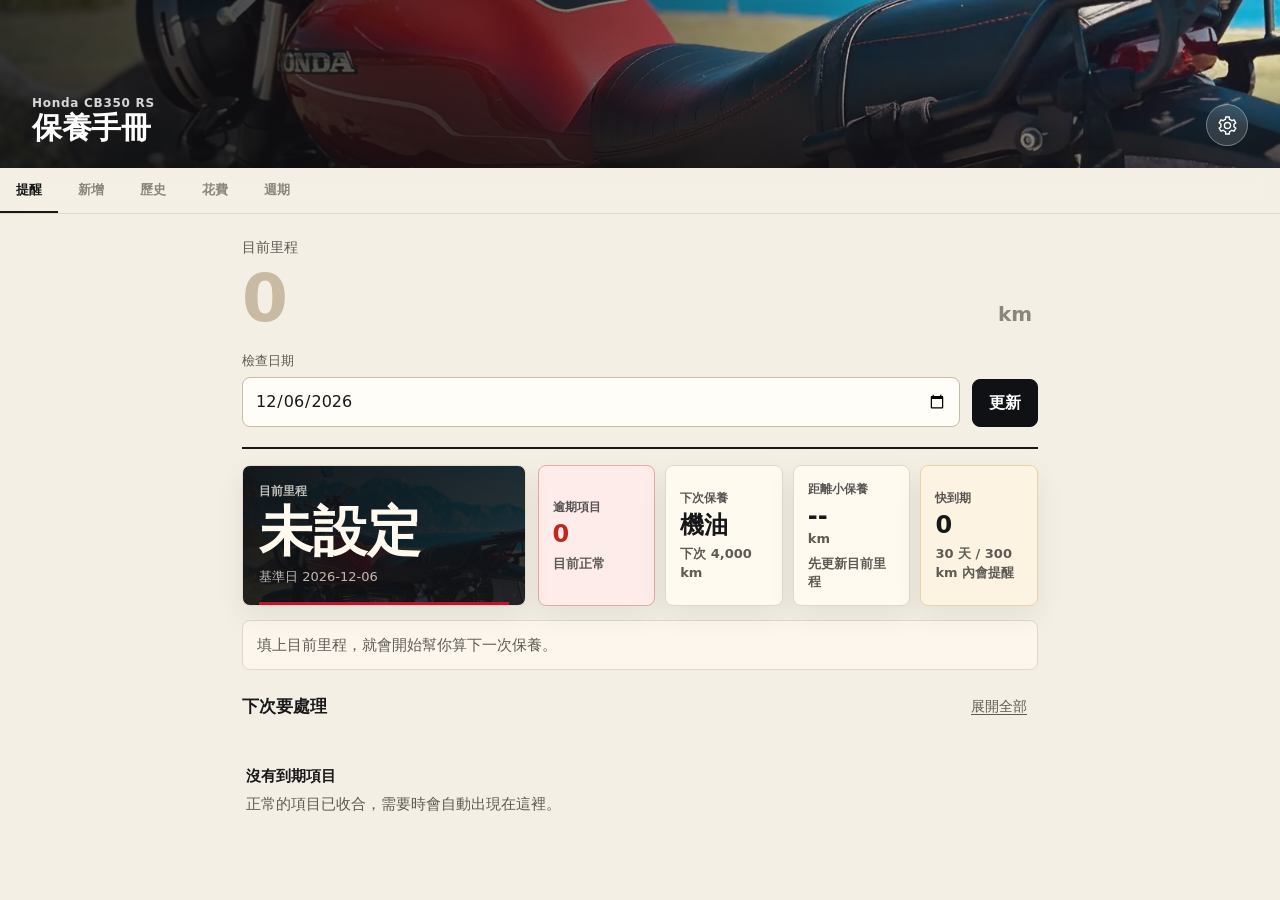
==== commit 457b5647: "Replace header control with settings gear icon" ====
--- a/app/index.html
+++ b/app/index.html
@@ -15,203 +15,26 @@
   </head>
   <body>
     <header class="masthead">
-      <div class="masthead-copy">
-        <p class="mark">Honda CB350 RS</p>
-        <h1>保養手冊</h1>
-      </div>
-      <button class="icon-btn" id="settingsButton" type="button" aria-label="設定">
+      <div class="masthead-copy"><p class="mark">Honda CB350 RS</p><h1>保養手冊</h1></div>
+      <button class="icon-btn" id="settingsButton" type="button" aria-label="設定" title="設定">
         <svg viewBox="0 0 24 24" aria-hidden="true" focusable="false">
-          <circle cx="12" cy="12" r="3.2" />
-          <path d="M12 2.6v3M12 18.4v3M21.4 12h-3M5.6 12h-3M18.6 5.4l-2.1 2.1M7.5 16.5l-2.1 2.1M18.6 18.6l-2.1-2.1M7.5 7.5L5.4 5.4" />
+          <path d="M12 8.5a3.5 3.5 0 1 0 0 7 3.5 3.5 0 0 0 0-7Z" />
+          <path d="M19.4 13.5a7.8 7.8 0 0 0 .05-3l2-1.55-2-3.46-2.48 1a8 8 0 0 0-2.58-1.5L14 2.35h-4L9.6 5a8 8 0 0 0-2.58 1.5l-2.48-1-2 3.46 2 1.55a7.8 7.8 0 0 0 .05 3l-2.05 1.58 2 3.46 2.52-1.02A8 8 0 0 0 9.6 19l.4 2.65h4l.4-2.65a8 8 0 0 0 2.54-1.47l2.52 1.02 2-3.46-2.06-1.59Z" />
         </svg>
       </button>
     </header>
-
     <main class="shell">
-      <section class="odometer" aria-label="目前里程">
-        <form id="bikeForm">
-          <label class="odo-label" for="currentMileage">目前里程</label>
-          <div class="odo-readout">
-            <input id="currentMileage" name="currentMileage" type="number" inputmode="numeric" min="0" step="1" placeholder="0" aria-describedby="odoUnit" />
-            <span class="odo-unit" id="odoUnit">km</span>
-          </div>
-          <div class="odo-footer">
-            <label class="field">
-              <span>檢查日期</span>
-              <input id="currentDate" name="currentDate" type="date" />
-            </label>
-            <button class="btn primary" type="submit">更新</button>
-          </div>
-        </form>
-      </section>
-
-      <section class="dashboard" id="dashboard" aria-label="保養總覽"></section>
-
-      <p class="status-strip" id="statusStrip" aria-live="polite"></p>
-
-      <!-- 提醒 -->
-      <section class="view is-active" id="reminders" role="tabpanel" aria-labelledby="tab-reminders">
-        <div class="view-head">
-          <h2>下次要處理</h2>
-          <button class="btn quiet" id="toggleRemindersButton" type="button">展開全部</button>
-        </div>
-        <div class="reminder-list" id="reminderList"></div>
-      </section>
-
-      <!-- 新增 -->
-      <section class="view" id="compose" role="tabpanel" aria-labelledby="tab-compose">
-        <div class="view-head">
-          <h2>記一筆</h2>
-        </div>
-
-        <p class="quick-label">常做的</p>
-        <div class="quick-row" id="quickRow"></div>
-
-        <form class="add-form" id="addForm">
-          <input id="editRecordId" type="hidden" />
-          <div class="field-row">
-            <label class="field">
-              <span>保養項目</span>
-              <select id="addItem"></select>
-            </label>
-            <label class="field">
-              <span>動作</span>
-              <select id="addAction"></select>
-            </label>
-          </div>
-
-          <div class="field-row">
-            <label class="field">
-              <span>日期</span>
-              <input id="addDate" type="date" />
-            </label>
-            <label class="field">
-              <span>里程</span>
-              <input id="addMileage" type="number" inputmode="numeric" min="0" step="1" />
-            </label>
-          </div>
-
-          <div class="field-row">
-            <label class="field">
-              <span>廠牌／規格 <em>選填</em></span>
-              <input id="addBrand" type="text" placeholder="例如 Motul 10W-40" />
-            </label>
-            <label class="field">
-              <span>金額 <em>選填</em></span>
-              <input id="addCost" type="number" inputmode="numeric" min="0" step="1" placeholder="0" />
-            </label>
-          </div>
-
-          <label class="field">
-            <span>備註 <em>選填</em></span>
-            <input id="addNote" type="text" placeholder="工資另計、下次記得帶保養手冊…" />
-          </label>
-
-          <div class="form-actions">
-            <button class="btn quiet" id="cancelEditButton" type="button" hidden>取消編輯</button>
-            <button class="btn primary block" id="saveRecordButton" type="submit">加入紀錄</button>
-          </div>
-        </form>
-
-        <details class="text-entry">
-          <summary>用一句話記</summary>
-          <form class="composer" id="chatForm">
-            <textarea id="chatText" rows="3" placeholder="今天 里程 12850，換機油 10W-40、清潔潤滑鏈條，費用 950 元"></textarea>
-            <div class="text-entry-actions">
-              <button class="btn quiet" id="sampleButton" type="button">看範例</button>
-              <button class="btn" type="submit">解析並加入</button>
-            </div>
-          </form>
-          <p class="hint">日期、里程、費用和項目會自動抓出來，一次可以記多項。民國日期（115/02/04）也讀得懂。</p>
-        </details>
-      </section>
-
-      <!-- 歷史 -->
-      <section class="view" id="history" role="tabpanel" aria-labelledby="tab-history">
-        <div class="view-head">
-          <h2>保養歷史</h2>
-        </div>
-        <div class="history-tools" aria-label="搜尋與篩選保養歷史">
-          <label class="field search-field">
-            <span>搜尋</span>
-            <input id="historySearch" type="search" placeholder="項目、廠牌、備註、日期…" autocomplete="off" />
-          </label>
-          <label class="field">
-            <span>狀態</span>
-            <select id="historyFilter">
-              <option value="all">全部紀錄</option>
-              <option value="recent">最近 12 個月</option>
-              <option value="cost">有花費</option>
-              <option value="frequent">常用項目</option>
-            </select>
-          </label>
-        </div>
-        <div class="visit-list" id="visitList"></div>
-      </section>
-
-      <!-- 花費 -->
-      <section class="view" id="spending" role="tabpanel" aria-labelledby="tab-spending">
-        <div class="view-head">
-          <h2>花費總覽</h2>
-        </div>
-        <div id="spendSummary"></div>
-        <div id="spendByItem"></div>
-        <div id="spendByYear"></div>
-      </section>
-
-      <!-- 週期 -->
-      <section class="view" id="schedule" role="tabpanel" aria-labelledby="tab-schedule">
-        <div class="view-head">
-          <h2>原廠週期</h2>
-        </div>
-        <div class="schedule-list" id="scheduleList"></div>
-      </section>
-
-      <!-- 設定（不在分頁列，由標頭齒輪開啟） -->
-      <section class="view" id="settings" role="region" aria-label="設定">
-        <div class="view-head">
-          <h2>設定</h2>
-          <button class="btn quiet" id="closeSettingsButton" type="button">完成</button>
-        </div>
-
-        <div class="setting-block">
-          <label class="field">
-            <span>同步代碼</span>
-            <input id="syncKey" type="text" autocomplete="off" inputmode="latin" placeholder="至少 6 個字" />
-          </label>
-          <p class="hint" id="syncStatus">手機和電腦輸入同一組代碼就會共用資料。</p>
-          <button class="btn block" id="syncTestButton" type="button">測試同步連線</button>
-          <pre class="diag" id="syncDiag" hidden></pre>
-          <p class="hint warn">這組代碼等於密碼，知道的人就能讀寫你的紀錄。建議用一長串隨機字元。</p>
-        </div>
-
-        <div class="setting-block">
-          <button class="btn block" id="exportButton" type="button">匯出 JSON 備份</button>
-          <button class="btn block danger" id="clearButton" type="button">清空所有紀錄</button>
-        </div>
-      </section>
+      <section class="odometer" aria-label="目前里程"><form id="bikeForm"><label class="odo-label" for="currentMileage">目前里程</label><div class="odo-readout"><input id="currentMileage" name="currentMileage" type="number" inputmode="numeric" min="0" step="1" placeholder="0" aria-describedby="odoUnit" /><span class="odo-unit" id="odoUnit">km</span></div><div class="odo-footer"><label class="field"><span>檢查日期</span><input id="currentDate" name="currentDate" type="date" /></label><button class="btn primary" type="submit">更新</button></div></form></section>
+      <section class="dashboard" id="dashboard" aria-label="保養總覽"></section><p class="status-strip" id="statusStrip" aria-live="polite"></p>
+      <section class="view is-active" id="reminders" role="tabpanel" aria-labelledby="tab-reminders"><div class="view-head"><h2>下次要處理</h2><button class="btn quiet" id="toggleRemindersButton" type="button">展開全部</button></div><div class="reminder-list" id="reminderList"></div></section>
+      <section class="view" id="compose" role="tabpanel" aria-labelledby="tab-compose"><div class="view-head"><h2>記一筆</h2></div><p class="quick-label">常做的</p><div class="quick-row" id="quickRow"></div><form class="add-form" id="addForm"><input id="editRecordId" type="hidden" /><div class="field-row"><label class="field"><span>保養項目</span><select id="addItem"></select></label><label class="field"><span>動作</span><select id="addAction"></select></label></div><div class="field-row"><label class="field"><span>日期</span><input id="addDate" type="date" /></label><label class="field"><span>里程</span><input id="addMileage" type="number" inputmode="numeric" min="0" step="1" /></label></div><div class="field-row"><label class="field"><span>廠牌／規格 <em>選填</em></span><input id="addBrand" type="text" placeholder="例如 Motul 10W-40" /></label><label class="field"><span>金額 <em>選填</em></span><input id="addCost" type="number" inputmode="numeric" min="0" step="1" placeholder="0" /></label></div><label class="field"><span>備註 <em>選填</em></span><input id="addNote" type="text" placeholder="工資另計、下次記得帶保養手冊…" /></label><div class="form-actions"><button class="btn quiet" id="cancelEditButton" type="button" hidden>取消編輯</button><button class="btn primary block" id="saveRecordButton" type="submit">加入紀錄</button></div></form><details class="text-entry"><summary>用一句話記</summary><form class="composer" id="chatForm"><textarea id="chatText" rows="3" placeholder="今天 里程 12850，換機油 10W-40、清潔潤滑鏈條，費用 950 元"></textarea><div class="text-entry-actions"><button class="btn quiet" id="sampleButton" type="button">看範例</button><button class="btn" type="submit">解析並加入</button></div></form><p class="hint">日期、里程、費用和項目會自動抓出來，一次可以記多項。民國日期（115/02/04）也讀得懂。</p></details></section>
+      <section class="view" id="history" role="tabpanel" aria-labelledby="tab-history"><div class="view-head"><h2>保養歷史</h2></div><div class="history-tools" aria-label="搜尋與篩選保養歷史"><label class="field search-field"><span>搜尋</span><input id="historySearch" type="search" placeholder="項目、廠牌、備註、日期…" autocomplete="off" /></label><label class="field"><span>狀態</span><select id="historyFilter"><option value="all">全部紀錄</option><option value="recent">最近 12 個月</option><option value="cost">有花費</option><option value="frequent">常用項目</option></select></label></div><div class="visit-list" id="visitList"></div></section>
+      <section class="view" id="spending" role="tabpanel" aria-labelledby="tab-spending"><div class="view-head"><h2>花費總覽</h2></div><div id="spendSummary"></div><div id="spendByItem"></div><div id="spendByYear"></div></section>
+      <section class="view" id="schedule" role="tabpanel" aria-labelledby="tab-schedule"><div class="view-head"><h2>原廠週期</h2></div><div class="schedule-list" id="scheduleList"></div></section>
+      <section class="view" id="settings" role="region" aria-label="設定"><div class="view-head"><h2>設定</h2><button class="btn quiet" id="closeSettingsButton" type="button">完成</button></div><div class="setting-block"><label class="field"><span>同步代碼</span><input id="syncKey" type="text" autocomplete="off" inputmode="latin" placeholder="至少 6 個字" /></label><p class="hint" id="syncStatus">手機和電腦輸入同一組代碼就會共用資料。</p><button class="btn block" id="syncTestButton" type="button">測試同步連線</button><pre class="diag" id="syncDiag" hidden></pre><p class="hint warn">這組代碼等於密碼，知道的人就能讀寫你的紀錄。建議用一長串隨機字元。</p></div><div class="setting-block"><button class="btn block" id="exportButton" type="button">匯出 JSON 備份</button><button class="btn block danger" id="clearButton" type="button">清空所有紀錄</button></div></section>
     </main>
-
     <p class="toast" id="toast" role="status" aria-live="polite" hidden></p>
-
-    <nav class="tabbar" role="tablist" aria-label="主要分頁">
-      <button class="tab is-active" id="tab-reminders" data-tab="reminders" role="tab" aria-selected="true" aria-controls="reminders" type="button">
-        <span class="tab-dot" id="tabBadge" hidden></span>
-        提醒
-      </button>
-      <button class="tab" id="tab-compose" data-tab="compose" role="tab" aria-selected="false" aria-controls="compose" type="button">新增</button>
-      <button class="tab" id="tab-history" data-tab="history" role="tab" aria-selected="false" aria-controls="history" type="button">歷史</button>
-      <button class="tab" id="tab-spending" data-tab="spending" role="tab" aria-selected="false" aria-controls="spending" type="button">花費</button>
-      <button class="tab" id="tab-schedule" data-tab="schedule" role="tab" aria-selected="false" aria-controls="schedule" type="button">週期</button>
-    </nav>
-
-    <script src="./maintenance-items.js"></script>
-    <script src="./parser.js"></script>
-    <script src="./app.js"></script>
-    <script>
-      if ("serviceWorker" in navigator) {
-        window.addEventListener("load", () => navigator.serviceWorker.register("./sw.js").catch(() => {}));
-      }
-    </script>
+    <nav class="tabbar" role="tablist" aria-label="主要分頁"><button class="tab is-active" id="tab-reminders" data-tab="reminders" role="tab" aria-selected="true" aria-controls="reminders" type="button"><span class="tab-dot" id="tabBadge" hidden></span>提醒</button><button class="tab" id="tab-compose" data-tab="compose" role="tab" aria-selected="false" aria-controls="compose" type="button">新增</button><button class="tab" id="tab-history" data-tab="history" role="tab" aria-selected="false" aria-controls="history" type="button">歷史</button><button class="tab" id="tab-spending" data-tab="spending" role="tab" aria-selected="false" aria-controls="spending" type="button">花費</button><button class="tab" id="tab-schedule" data-tab="schedule" role="tab" aria-selected="false" aria-controls="schedule" type="button">週期</button></nav>
+    <script src="./maintenance-items.js"></script><script src="./parser.js"></script><script src="./app.js"></script><script src="./navigation-fixes.js"></script><script>if ("serviceWorker" in navigator) { window.addEventListener("load", () => navigator.serviceWorker.register("./sw.js").catch(() => {})); }</script>
   </body>
 </html>
--- a/app/mobile-fixes.css
+++ b/app/mobile-fixes.css
@@ -47,6 +47,22 @@
   padding-right: max(16px, env(safe-area-inset-right));
 }
 
+/* Home-only summary. Secondary tabs start directly at their own page content. */
+body.secondary-tab .masthead,
+body.secondary-tab .odometer,
+body.secondary-tab .dashboard,
+body.secondary-tab .status-strip {
+  display: none;
+}
+
+body.secondary-tab .shell {
+  padding-top: calc(env(safe-area-inset-top) + 14px);
+}
+
+body.secondary-tab .view.is-active {
+  padding-top: 8px;
+}
+
 /* iOS form controls can keep an intrinsic minimum width and overflow CSS grids. */
 input,
 select,
@@ -70,9 +86,25 @@
 input[type="number"],
 input[type="search"],
 input[type="text"] {
-  width: 100%;
-  max-width: 100%;
-  min-width: 0;
+  display: block;
+  box-sizing: border-box;
+  width: 100%;
+  max-width: 100%;
+  min-width: 0;
+}
+
+/* Safari date controls have an intrinsic width that can escape narrow cards. */
+input[type="date"] {
+  -webkit-appearance: none;
+  appearance: none;
+  text-align: left;
+  overflow: hidden;
+}
+
+input[type="date"]::-webkit-date-and-time-value {
+  min-width: 0;
+  width: 100%;
+  text-align: left;
 }
 
 .odo-readout {
@@ -123,7 +155,16 @@
   .add-form {
     width: 100%;
     padding: 14px;
-    overflow: hidden;
+    overflow: clip;
+  }
+
+  .add-form .field,
+  .add-form .field-row,
+  .add-form input,
+  .add-form select {
+    width: 100%;
+    max-width: 100%;
+    min-width: 0;
   }
 
   .odo-footer {
@@ -198,4 +239,28 @@
     padding-left: 32px;
     padding-right: 32px;
   }
-}
+
+  body.secondary-tab .masthead,
+  body.secondary-tab .odometer,
+  body.secondary-tab .dashboard,
+  body.secondary-tab .status-strip {
+    display: initial;
+  }
+
+  body.secondary-tab .masthead {
+    display: flex;
+  }
+
+  body.secondary-tab .odometer,
+  body.secondary-tab .dashboard {
+    display: grid;
+  }
+
+  body.secondary-tab .status-strip {
+    display: block;
+  }
+
+  body.secondary-tab .shell {
+    padding-top: 0;
+  }
+}
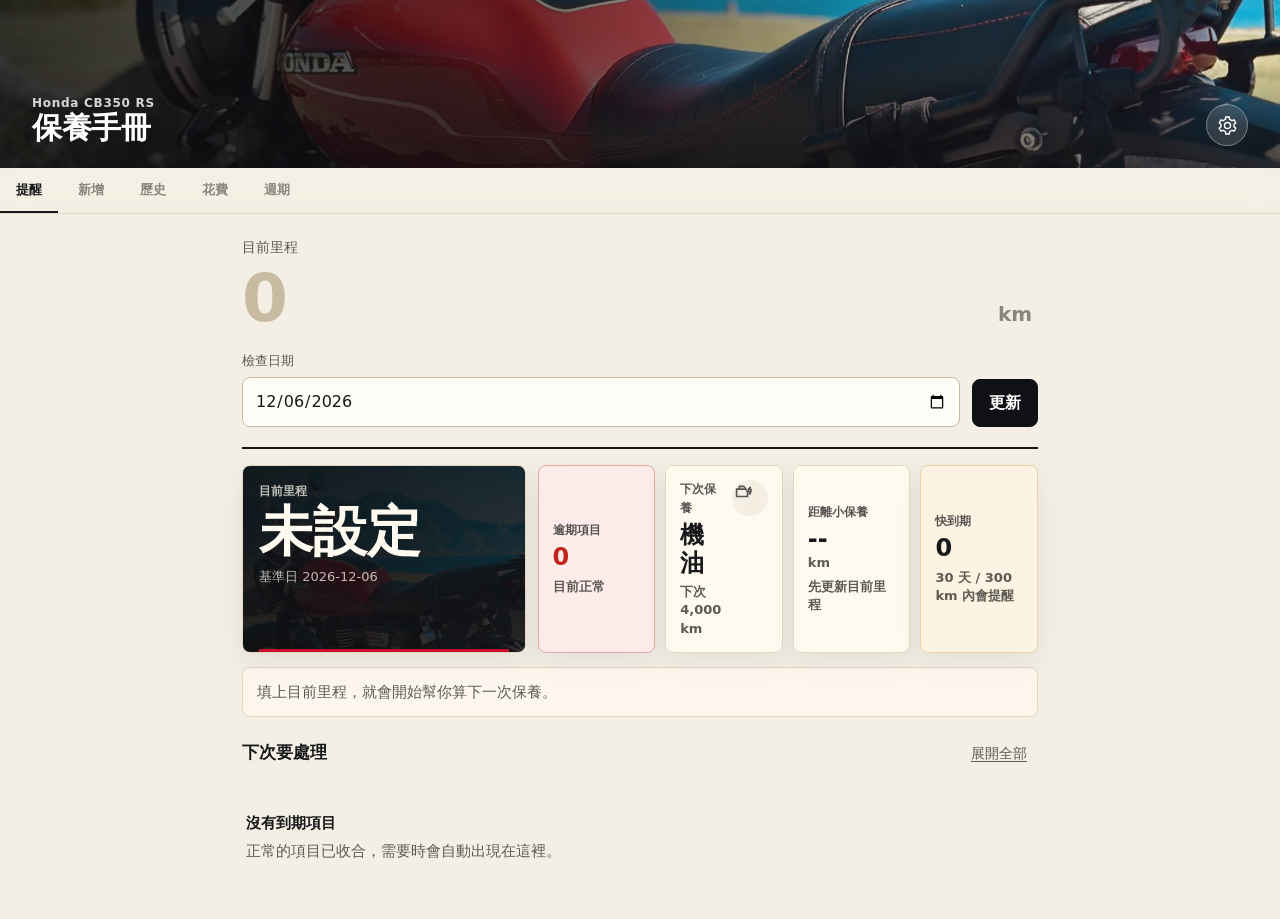
==== commit 755b1035: "Load maintenance item icons" ====
--- a/app/index.html
+++ b/app/index.html
@@ -12,6 +12,7 @@
     <title>CB350 RS 保養手冊</title>
     <link rel="stylesheet" href="./styles.css" />
     <link rel="stylesheet" href="./mobile-fixes.css" />
+    <link rel="stylesheet" href="./maintenance-icons.css" />
   </head>
   <body>
     <header class="masthead">
@@ -35,6 +36,6 @@
     </main>
     <p class="toast" id="toast" role="status" aria-live="polite" hidden></p>
     <nav class="tabbar" role="tablist" aria-label="主要分頁"><button class="tab is-active" id="tab-reminders" data-tab="reminders" role="tab" aria-selected="true" aria-controls="reminders" type="button"><span class="tab-dot" id="tabBadge" hidden></span>提醒</button><button class="tab" id="tab-compose" data-tab="compose" role="tab" aria-selected="false" aria-controls="compose" type="button">新增</button><button class="tab" id="tab-history" data-tab="history" role="tab" aria-selected="false" aria-controls="history" type="button">歷史</button><button class="tab" id="tab-spending" data-tab="spending" role="tab" aria-selected="false" aria-controls="spending" type="button">花費</button><button class="tab" id="tab-schedule" data-tab="schedule" role="tab" aria-selected="false" aria-controls="schedule" type="button">週期</button></nav>
-    <script src="./maintenance-items.js"></script><script src="./parser.js"></script><script src="./app.js"></script><script src="./navigation-fixes.js"></script><script>if ("serviceWorker" in navigator) { window.addEventListener("load", () => navigator.serviceWorker.register("./sw.js").catch(() => {})); }</script>
+    <script src="./maintenance-items.js"></script><script src="./parser.js"></script><script src="./app.js"></script><script src="./maintenance-icons.js"></script><script src="./navigation-fixes.js"></script><script>if ("serviceWorker" in navigator) { window.addEventListener("load", () => navigator.serviceWorker.register("./sw.js").catch(() => {})); }</script>
   </body>
 </html>
--- a/app/maintenance-icons.css
+++ b/app/maintenance-icons.css
@@ -0,0 +1,129 @@
+/* Maintenance item icon styling */
+.maintenance-icon {
+  display: inline-grid;
+  place-items: center;
+  width: 38px;
+  height: 38px;
+  flex: none;
+  border-radius: 50%;
+  background: #f1eadf;
+  color: var(--ink);
+}
+
+.maintenance-icon svg {
+  width: 22px;
+  height: 22px;
+  fill: none;
+  stroke: currentColor;
+  stroke-width: 1.8;
+  stroke-linecap: round;
+  stroke-linejoin: round;
+}
+
+.quick {
+  position: relative;
+}
+
+.quick .maintenance-icon--quick {
+  width: 32px;
+  height: 32px;
+  margin-right: 8px;
+  vertical-align: middle;
+}
+
+.quick .maintenance-icon--quick svg {
+  width: 18px;
+  height: 18px;
+}
+
+.reminder {
+  position: relative;
+  padding-left: 62px;
+}
+
+.reminder > .maintenance-icon--card {
+  position: absolute;
+  left: 12px;
+  top: 14px;
+}
+
+.reminder.due > .maintenance-icon--card {
+  background: #fbe3df;
+  color: var(--due);
+}
+
+.reminder.soon > .maintenance-icon--card {
+  background: #f8ecd6;
+  color: var(--soon);
+}
+
+.reminder.ok > .maintenance-icon--card {
+  background: #e7f1eb;
+  color: var(--ok);
+}
+
+.visit-item {
+  position: relative;
+  padding-left: 60px;
+}
+
+.visit-item > .maintenance-icon--history {
+  position: absolute;
+  left: 12px;
+  top: 11px;
+  width: 34px;
+  height: 34px;
+}
+
+.schedule-row {
+  position: relative;
+  padding-left: 50px;
+}
+
+.schedule-row > .maintenance-icon--schedule {
+  position: absolute;
+  left: 0;
+  top: 50%;
+  width: 36px;
+  height: 36px;
+  transform: translateY(-50%);
+}
+
+.dash-card {
+  position: relative;
+}
+
+.dash-card > .maintenance-icon--dash {
+  position: absolute;
+  right: 14px;
+  top: 14px;
+  width: 36px;
+  height: 36px;
+}
+
+.dash-card > .maintenance-icon--dash + span,
+.dash-card > .maintenance-icon--dash ~ strong,
+.dash-card > .maintenance-icon--dash ~ small {
+  max-width: calc(100% - 48px);
+}
+
+@media (max-width: 520px) {
+  .maintenance-icon {
+    width: 40px;
+    height: 40px;
+  }
+
+  .maintenance-icon svg {
+    width: 23px;
+    height: 23px;
+  }
+
+  .reminder {
+    padding-left: 64px;
+  }
+
+  .schedule-row {
+    min-height: 58px;
+    align-items: center;
+  }
+}
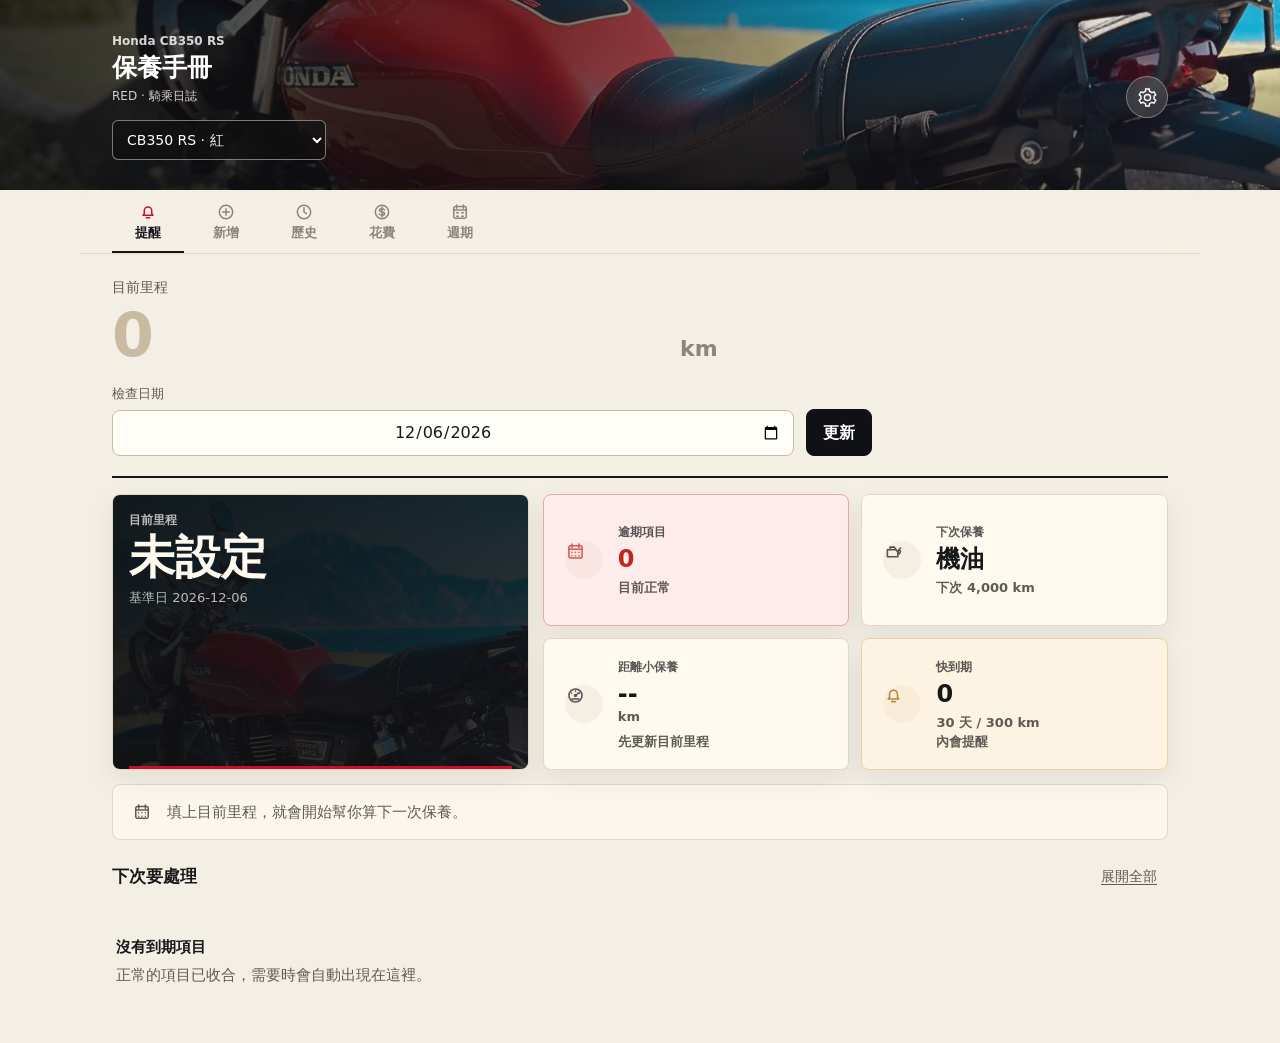
==== commit 94a528ba: "Add EZZY 500 alongside the existing CB350 handbook" ====
--- a/app/index.html
+++ b/app/index.html
@@ -8,15 +8,24 @@
     <link rel="manifest" href="./manifest.webmanifest" />
     <link rel="icon" href="./icons/icon.svg" type="image/svg+xml" />
     <link rel="apple-touch-icon" href="./icons/icon.svg" />
-    <meta name="description" content="Honda CB350 RS 的保養手冊：記錄每次進廠的里程、項目與費用，依原廠週期提醒下次保養。" />
-    <title>CB350 RS 保養手冊</title>
+    <meta name="description" content="Honda CB350 RS 與 Gogoro EZZY 500 的保養手冊，分車記錄里程、保養、費用與提醒。" />
+    <title>我的保養手冊 · CB350 RS / EZZY 500</title>
     <link rel="stylesheet" href="./styles.css" />
     <link rel="stylesheet" href="./mobile-fixes.css" />
     <link rel="stylesheet" href="./maintenance-icons.css" />
+    <link rel="stylesheet" href="./vehicle-theme.css" />
   </head>
   <body>
     <header class="masthead">
-      <div class="masthead-copy"><p class="mark">Honda CB350 RS</p><h1>保養手冊</h1></div>
+      <div class="masthead-copy">
+        <p class="mark" id="vehicleMark">Honda CB350 RS</p>
+        <h1>保養手冊</h1>
+        <p class="vehicle-caption" id="vehicleCaption">RED · 騎乘日誌</p>
+        <label class="vehicle-picker"><span class="sr-only">選擇車輛</span>
+          <select id="vehicleSelect"><option value="honda">CB350 RS · 紅</option><option value="gogoro">EZZY 500 · 歡樂牛仔號</option></select>
+        </label>
+      </div>
+      <img class="ezzy-header-image" src="./assets/gogoro-ezzy-jessie.png" alt="Gogoro EZZY 500 歡樂牛仔號" width="800" height="800" />
       <button class="icon-btn" id="settingsButton" type="button" aria-label="設定" title="設定">
         <svg viewBox="0 0 24 24" aria-hidden="true" focusable="false">
           <path d="M12 8.5a3.5 3.5 0 1 0 0 7 3.5 3.5 0 0 0 0-7Z" />
@@ -32,10 +41,16 @@
       <section class="view" id="history" role="tabpanel" aria-labelledby="tab-history"><div class="view-head"><h2>保養歷史</h2></div><div class="history-tools" aria-label="搜尋與篩選保養歷史"><label class="field search-field"><span>搜尋</span><input id="historySearch" type="search" placeholder="項目、廠牌、備註、日期…" autocomplete="off" /></label><label class="field"><span>狀態</span><select id="historyFilter"><option value="all">全部紀錄</option><option value="recent">最近 12 個月</option><option value="cost">有花費</option><option value="frequent">常用項目</option></select></label></div><div class="visit-list" id="visitList"></div></section>
       <section class="view" id="spending" role="tabpanel" aria-labelledby="tab-spending"><div class="view-head"><h2>花費總覽</h2></div><div id="spendSummary"></div><div id="spendByItem"></div><div id="spendByYear"></div></section>
       <section class="view" id="schedule" role="tabpanel" aria-labelledby="tab-schedule"><div class="view-head"><h2>原廠週期</h2></div><div class="schedule-list" id="scheduleList"></div></section>
-      <section class="view" id="settings" role="region" aria-label="設定"><div class="view-head"><h2>設定</h2><button class="btn quiet" id="closeSettingsButton" type="button">完成</button></div><div class="setting-block"><label class="field"><span>同步代碼</span><input id="syncKey" type="text" autocomplete="off" inputmode="latin" placeholder="至少 6 個字" /></label><p class="hint" id="syncStatus">手機和電腦輸入同一組代碼就會共用資料。</p><button class="btn block" id="syncTestButton" type="button">測試同步連線</button><pre class="diag" id="syncDiag" hidden></pre><p class="hint warn">這組代碼等於密碼，知道的人就能讀寫你的紀錄。建議用一長串隨機字元。</p></div><div class="setting-block"><button class="btn block" id="exportButton" type="button">匯出 JSON 備份</button><button class="btn block danger" id="clearButton" type="button">清空所有紀錄</button></div></section>
+      <section class="view" id="settings" role="region" aria-label="設定"><div class="view-head"><h2>設定</h2><button class="btn quiet" id="closeSettingsButton" type="button">完成</button></div><div class="setting-block" id="deliveryBlock" hidden>
+        <h3 class="sub-head">EZZY 500 交車資料</h3>
+        <form id="deliveryForm"><div class="field-row">
+          <label class="field"><span>交車日期</span><input id="deliveryDate" type="date" required /></label>
+          <label class="field"><span>交車里程</span><input id="deliveryMileage" type="number" min="0" step="1" inputmode="numeric" required /></label>
+        </div><button class="btn primary block" type="submit">儲存交車資料</button></form>
+      </div><div class="setting-block"><label class="field"><span>同步代碼</span><input id="syncKey" type="text" autocomplete="off" inputmode="latin" placeholder="至少 6 個字" /></label><p class="hint" id="syncStatus">手機和電腦輸入同一組代碼就會共用資料。</p><button class="btn block" id="syncTestButton" type="button">測試同步連線</button><pre class="diag" id="syncDiag" hidden></pre><p class="hint warn">這組代碼等於密碼，知道的人就能讀寫你的紀錄。建議用一長串隨機字元。</p></div><div class="setting-block"><button class="btn block" id="exportButton" type="button">匯出 JSON 備份</button><button class="btn block danger" id="clearButton" type="button">清空這台車的紀錄</button></div></section>
     </main>
     <p class="toast" id="toast" role="status" aria-live="polite" hidden></p>
     <nav class="tabbar" role="tablist" aria-label="主要分頁"><button class="tab is-active" id="tab-reminders" data-tab="reminders" role="tab" aria-selected="true" aria-controls="reminders" type="button"><span class="tab-dot" id="tabBadge" hidden></span>提醒</button><button class="tab" id="tab-compose" data-tab="compose" role="tab" aria-selected="false" aria-controls="compose" type="button">新增</button><button class="tab" id="tab-history" data-tab="history" role="tab" aria-selected="false" aria-controls="history" type="button">歷史</button><button class="tab" id="tab-spending" data-tab="spending" role="tab" aria-selected="false" aria-controls="spending" type="button">花費</button><button class="tab" id="tab-schedule" data-tab="schedule" role="tab" aria-selected="false" aria-controls="schedule" type="button">週期</button></nav>
-    <script src="./maintenance-items.js"></script><script src="./parser.js"></script><script src="./app.js"></script><script src="./maintenance-icons.js"></script><script src="./navigation-fixes.js"></script><script>if ("serviceWorker" in navigator) { window.addEventListener("load", () => navigator.serviceWorker.register("./sw.js").catch(() => {})); }</script>
+    <script src="./maintenance-items.js"></script><script src="./parser.js"></script><script src="./vehicle-profiles.js"></script><script src="./vehicle-sync.js"></script><script src="./app.js"></script><script src="./maintenance-icons.js"></script><script src="./navigation-fixes.js"></script><script>if ("serviceWorker" in navigator) { window.addEventListener("load", () => navigator.serviceWorker.register("./sw.js").catch(() => {})); }</script>
   </body>
-</html>+</html>
--- a/app/maintenance-icons.css
+++ b/app/maintenance-icons.css
@@ -1,9 +1,11 @@
+@import url("./desktop-fixes.css");
+
 /* Maintenance item icon styling */
 .maintenance-icon {
   display: inline-grid;
   place-items: center;
-  width: 38px;
-  height: 38px;
+  width: 44px;
+  height: 44px;
   flex: none;
   border-radius: 50%;
   background: #f1eadf;
@@ -11,8 +13,9 @@
 }
 
 .maintenance-icon svg {
-  width: 22px;
-  height: 22px;
+  display: block;
+  width: 25px;
+  height: 25px;
   fill: none;
   stroke: currentColor;
   stroke-width: 1.8;
@@ -25,34 +28,39 @@
 }
 
 .quick .maintenance-icon--quick {
-  width: 32px;
-  height: 32px;
-  margin-right: 8px;
+  width: 30px;
+  height: 30px;
+  margin-right: 7px;
   vertical-align: middle;
 }
 
 .quick .maintenance-icon--quick svg {
-  width: 18px;
-  height: 18px;
+  width: 17px;
+  height: 17px;
 }
 
 .reminder {
   position: relative;
-  padding-left: 62px;
+  padding-left: 70px;
 }
 
 .reminder > .maintenance-icon--card {
   position: absolute;
-  left: 12px;
-  top: 14px;
-}
-
-.reminder.due > .maintenance-icon--card {
+  left: 14px;
+  top: 50%;
+  width: 44px;
+  height: 44px;
+  transform: translateY(-50%);
+}
+
+.reminder.due > .maintenance-icon--card,
+.dash-card.urgent > .maintenance-icon--dash {
   background: #fbe3df;
   color: var(--due);
 }
 
-.reminder.soon > .maintenance-icon--card {
+.reminder.soon > .maintenance-icon--card,
+.dash-card.warm > .maintenance-icon--dash {
   background: #f8ecd6;
   color: var(--soon);
 }
@@ -64,66 +72,214 @@
 
 .visit-item {
   position: relative;
-  padding-left: 60px;
+  padding-left: 64px;
 }
 
 .visit-item > .maintenance-icon--history {
   position: absolute;
   left: 12px;
-  top: 11px;
-  width: 34px;
-  height: 34px;
+  top: 50%;
+  width: 38px;
+  height: 38px;
+  transform: translateY(-50%);
 }
 
 .schedule-row {
   position: relative;
-  padding-left: 50px;
+  min-height: 62px;
+  padding-left: 56px;
 }
 
 .schedule-row > .maintenance-icon--schedule {
   position: absolute;
   left: 0;
   top: 50%;
-  width: 36px;
-  height: 36px;
+  width: 40px;
+  height: 40px;
   transform: translateY(-50%);
 }
 
+.schedule-row.has-major-note {
+  flex-wrap: wrap;
+  align-items: flex-start;
+  padding-top: 14px;
+  padding-bottom: 14px;
+}
+
+.major-service-note {
+  flex: 0 0 100%;
+  margin-top: 8px;
+  padding: 10px 12px;
+  border-radius: 10px;
+  background: rgba(74, 85, 96, 0.07);
+  color: var(--ink-2);
+  font-size: 13px;
+  line-height: 1.7;
+  white-space: normal;
+}
+
+/* Dashboard cards */
 .dash-card {
   position: relative;
+  display: grid;
+  grid-template-columns: 52px minmax(0, 1fr);
+  grid-template-rows: auto auto auto;
+  column-gap: 14px;
+  align-content: center;
+  min-height: 126px;
+  padding: 16px 18px;
+  text-align: left;
 }
 
 .dash-card > .maintenance-icon--dash {
-  position: absolute;
-  right: 14px;
-  top: 14px;
-  width: 36px;
-  height: 36px;
-}
-
-.dash-card > .maintenance-icon--dash + span,
-.dash-card > .maintenance-icon--dash ~ strong,
-.dash-card > .maintenance-icon--dash ~ small {
-  max-width: calc(100% - 48px);
+  position: static;
+  grid-column: 1;
+  grid-row: 1 / span 3;
+  align-self: center;
+  justify-self: center;
+  width: 46px;
+  height: 46px;
+  transform: none;
+}
+
+.dash-card > .maintenance-icon--dash svg {
+  width: 26px;
+  height: 26px;
+}
+
+.dash-card > span:not(.maintenance-icon),
+.dash-card > strong,
+.dash-card > small {
+  grid-column: 2;
+  width: 100%;
+  max-width: none;
+  min-width: 0;
+}
+
+.dash-card > span:not(.maintenance-icon) {
+  grid-row: 1;
+  align-self: end;
+}
+
+.dash-card > strong {
+  grid-row: 2;
+}
+
+.dash-card > small {
+  grid-row: 3;
+  align-self: start;
+}
+
+.status-strip {
+  display: flex;
+  align-items: center;
+  gap: 10px;
+}
+
+.status-strip > .status-icon {
+  width: 30px;
+  height: 30px;
+  background: transparent;
+  color: var(--ink-2);
+}
+
+.status-strip > .status-icon svg {
+  width: 20px;
+  height: 20px;
+}
+
+.tabbar {
+  align-items: stretch;
+}
+
+.tab {
+  display: flex;
+  flex-direction: column;
+  align-items: center;
+  justify-content: center;
+  gap: 2px;
+  line-height: 1.15;
+}
+
+.tab > .tab-icon {
+  width: 24px;
+  height: 24px;
+  background: transparent;
+  color: currentColor;
+}
+
+.tab > .tab-icon svg {
+  width: 20px;
+  height: 20px;
+  stroke-width: 1.8;
+}
+
+.tab.is-active > .tab-icon {
+  color: var(--honda);
+}
+
+@media (min-width: 760px) {
+  .dash-card {
+    grid-template-columns: 44px minmax(0, 1fr);
+    column-gap: 12px;
+    min-height: 132px;
+    padding: 16px 18px;
+  }
+
+  .dash-card > .maintenance-icon--dash {
+    width: 38px;
+    height: 38px;
+  }
+
+  .dash-card > .maintenance-icon--dash svg {
+    width: 21px;
+    height: 21px;
+  }
+
+  .reminder > .maintenance-icon--card {
+    left: 16px;
+  }
 }
 
 @media (max-width: 520px) {
   .maintenance-icon {
-    width: 40px;
-    height: 40px;
+    width: 46px;
+    height: 46px;
   }
 
   .maintenance-icon svg {
-    width: 23px;
-    height: 23px;
+    width: 26px;
+    height: 26px;
   }
 
   .reminder {
-    padding-left: 64px;
-  }
-
-  .schedule-row {
-    min-height: 58px;
-    align-items: center;
-  }
-}
+    padding-left: 72px;
+  }
+
+  .reminder > .maintenance-icon--card {
+    left: 14px;
+    width: 46px;
+    height: 46px;
+  }
+
+  .dash-card {
+    grid-template-columns: 52px minmax(0, 1fr);
+    column-gap: 14px;
+    min-height: 118px;
+    padding: 15px 16px;
+  }
+
+  .dash-card > .maintenance-icon--dash {
+    width: 46px;
+    height: 46px;
+  }
+
+  .major-service-note {
+    font-size: 12.5px;
+    line-height: 1.65;
+  }
+
+  .tab {
+    font-size: 11px;
+  }
+}
--- a/app/vehicle-theme.css
+++ b/app/vehicle-theme.css
@@ -0,0 +1,61 @@
+/* Keep the existing handbook layout; vehicle accents are deliberately scoped. */
+[hidden] { display: none !important; }
+.sr-only { position: absolute; width: 1px; height: 1px; padding: 0; overflow: hidden; clip-path: inset(50%); white-space: nowrap; }
+.masthead { min-height: 190px; align-items: center; }
+.masthead-copy { position: relative; z-index: 1; min-width: 0; }
+.masthead h1 { font-size: 25px; margin-top: 5px; letter-spacing: 0; }
+.mark { letter-spacing: 0; }
+.vehicle-caption { font-size: 12px; opacity: .8; margin-top: 4px; }
+.vehicle-picker { display: block; margin-top: 14px; max-width: 265px; }
+.vehicle-picker select { width: 100%; min-height: 40px; padding: 8px 30px 8px 10px; font-size: 14px; border: 1px solid #ffffff70; border-radius: 6px; color: #fff; background: #111111bb; }
+.vehicle-picker option { background: var(--card); color: var(--ink); }
+.ezzy-header-image { display: none; }
+.masthead .icon-btn { position: relative; z-index: 2; }
+.schedule-source { margin-top: 28px; padding-top: 18px; border-top: 1px solid var(--line); color: var(--ink-2); font-size: 14px; }
+.schedule-source a { display: block; margin-top: 6px; color: var(--honda); }
+.asset-credit { margin-top: 12px; font-size: 11px; color: var(--ink-3); }
+#deliveryForm .field-row { margin-bottom: 14px; }
+.reminder.unknown { border-color: var(--line-strong); }
+.reminder-meta b { font-size: 18px; }
+.odo-readout input { font-size: 60px; letter-spacing: 0; }
+.dash-hero strong { font-size: 46px; letter-spacing: 0; }
+.dash-card strong { font-size: 24px; letter-spacing: 0; }
+.field input[type="date"] { min-height: 46px; height: 46px; text-align: center; padding-block: 0; line-height: 44px; }
+.field input[type="date"]::-webkit-date-and-time-value { display: block; text-align: center; line-height: 44px; margin: 0; padding: 0; }
+.field input[type="date"]::-webkit-datetime-edit { padding: 0; }
+body[data-vehicle="gogoro"] { --honda: #ae2833; --focus: #326b83; }
+body[data-vehicle="gogoro"] .masthead { background: #f2e4bd; color: #262728; border-bottom: 4px solid #ad303c; }
+body[data-vehicle="gogoro"] .masthead::after { display: none; }
+body[data-vehicle="gogoro"] .mark { color: #735620; }
+body[data-vehicle="gogoro"] .vehicle-caption { color: #855321; opacity: 1; }
+body[data-vehicle="gogoro"] .vehicle-picker select { background: #fffaf0; color: #222; border-color: #c5ae7f; }
+body[data-vehicle="gogoro"] .ezzy-header-image { display: block; position: absolute; height: 185px; width: 185px; object-fit: contain; left: 50%; top: 0; }
+body[data-vehicle="gogoro"] .icon-btn { color: #855321; border-color: #c5ae7f; background: #fffaf0; }
+body[data-vehicle="gogoro"] .dash-hero { background: #edf1ed; color: #262728; }
+body[data-vehicle="gogoro"] .dash-date { color: #526366; }
+body[data-vehicle="gogoro"] .dash-hero::after { background: #cf9c33; }
+@media (min-width: 760px) {
+  .masthead { padding-inline: max(32px, calc((100% - 1056px) / 2)); }
+  body[data-vehicle="gogoro"] .ezzy-header-image { width: 280px; height: 190px; left: calc(50% + 20px); }
+}
+@media (max-width: 759px) {
+  body.secondary-tab .masthead { display: flex; min-height: 146px; padding-top: max(14px, env(safe-area-inset-top)); padding-bottom: 14px; }
+  body.secondary-tab .vehicle-caption { display: none; }
+  body.secondary-tab .ezzy-header-image { height: 130px; width: 130px; left: auto; right: 40px; }
+  .masthead { padding-inline: 16px; align-items: flex-start; }
+  .masthead .icon-btn { width: 36px; height: 36px; }
+  .vehicle-picker { width: 244px; max-width: calc(100vw - 72px); }
+  body[data-vehicle="gogoro"] .ezzy-header-image { width: 146px; height: 146px; top: 4px; left: auto; right: 24px; }
+  .vehicle-picker { margin-top: 30px; }
+  .masthead h1 { font-size: 23px; }
+  .odo-label { text-align: center; }
+  .odo-readout { justify-content: center; align-items: center; min-height: 64px; }
+  .odo-readout input { width: 220px; max-width: calc(100% - 50px); font-size: 52px; line-height: 64px; height: 64px; text-align: center; }
+  .odo-footer .field > span { text-align: center; }
+  .dash-hero strong { font-size: 38px; }
+  .dash-card strong { font-size: 24px; }
+}
+@media (max-width: 359px) {
+  body[data-vehicle="gogoro"] .ezzy-header-image { width: 108px; height: 108px; top: 20px; right: 8px; }
+  .mark { font-size: 11px; }
+}
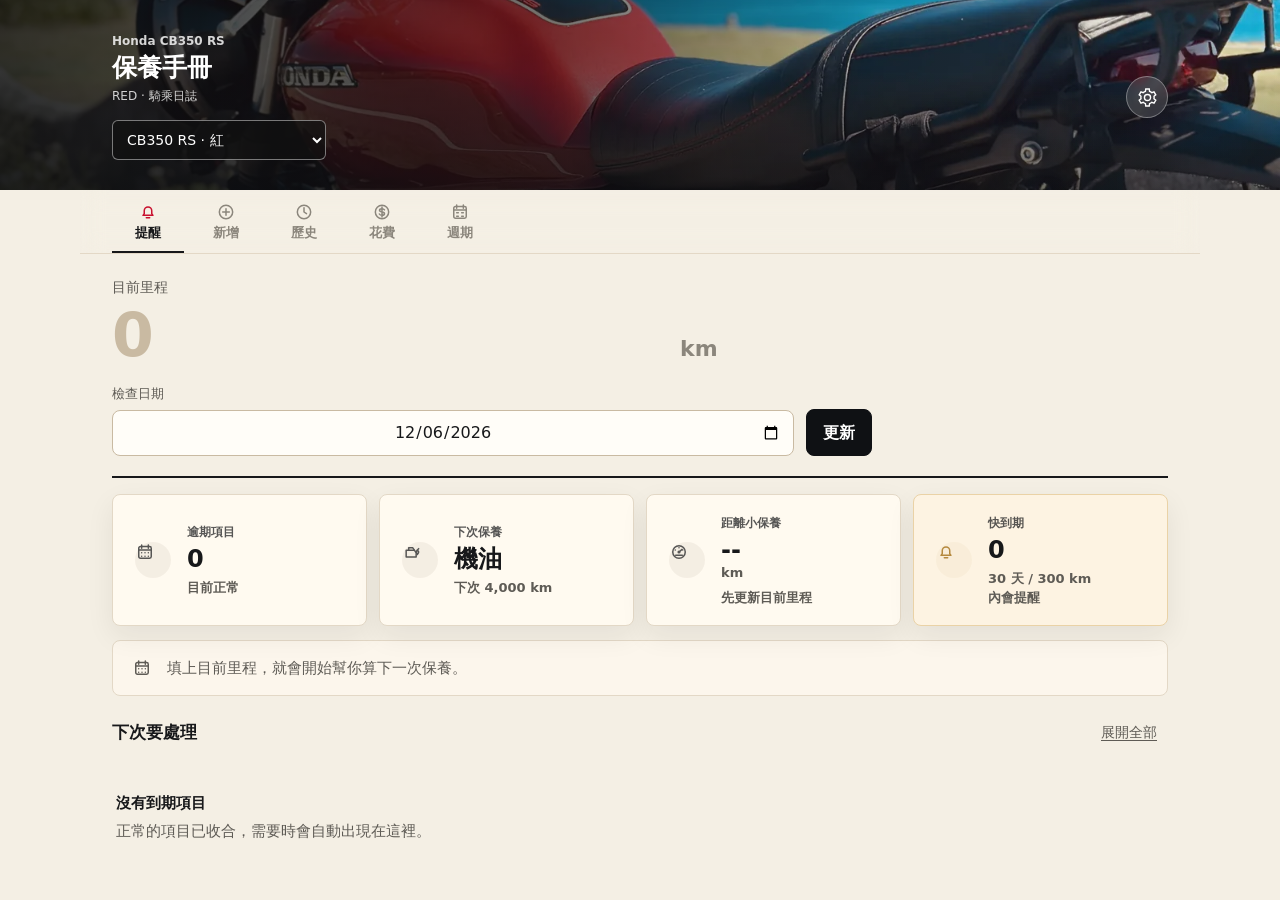
==== commit 51d3c34c: "Speed up loading, fix stale updates, and tidy the dashboard - Service worker: stale-while-revalidate" ====
--- a/app/index.html
+++ b/app/index.html
@@ -13,6 +13,8 @@
     <link rel="stylesheet" href="./styles.css" />
     <link rel="stylesheet" href="./mobile-fixes.css" />
     <link rel="stylesheet" href="./maintenance-icons.css" />
+    <link rel="stylesheet" href="./desktop-fixes.css" />
+    <link rel="stylesheet" href="./small-service.css" data-small-service-style />
     <link rel="stylesheet" href="./vehicle-theme.css" />
   </head>
   <body>
@@ -25,7 +27,7 @@
           <select id="vehicleSelect"><option value="honda">CB350 RS · 紅</option><option value="gogoro">EZZY 500 · 歡樂牛仔號</option></select>
         </label>
       </div>
-      <img class="ezzy-header-image" src="./assets/gogoro-ezzy-jessie.png" alt="Gogoro EZZY 500 歡樂牛仔號" width="800" height="800" />
+      <img class="ezzy-header-image" loading="lazy" decoding="async" src="./assets/gogoro-ezzy-jessie.png" alt="Gogoro EZZY 500 歡樂牛仔號" width="800" height="800" />
       <button class="icon-btn" id="settingsButton" type="button" aria-label="設定" title="設定">
         <svg viewBox="0 0 24 24" aria-hidden="true" focusable="false">
           <path d="M12 8.5a3.5 3.5 0 1 0 0 7 3.5 3.5 0 0 0 0-7Z" />
--- a/app/styles.css
+++ b/app/styles.css
@@ -1063,7 +1063,6 @@
   padding-top: 16px;
 }
 
-.dash-hero,
 .dash-card {
   border: 1px solid var(--line);
   border-radius: var(--radius);
@@ -1071,25 +1070,6 @@
   box-shadow: 0 10px 28px rgba(23, 24, 26, 0.07);
 }
 
-.dash-hero {
-  position: relative;
-  overflow: hidden;
-  padding: 16px;
-  background:
-    linear-gradient(135deg, rgba(15, 17, 20, 0.96), rgba(15, 17, 20, 0.82)),
-    url("./assets/cb350-rs-red.jpg") center / cover;
-  color: #fffaf0;
-}
-
-.dash-hero::after {
-  content: "";
-  position: absolute;
-  inset: auto 16px 0;
-  height: 3px;
-  background: var(--honda);
-}
-
-.dash-label,
 .dash-card span {
   display: block;
   color: inherit;
@@ -1098,27 +1078,9 @@
   font-weight: 700;
 }
 
-.dash-hero strong {
-  display: block;
-  margin-top: 4px;
-  font-size: clamp(34px, 12vw, 54px);
-  font-weight: 800;
-  font-variant-numeric: tabular-nums;
-  letter-spacing: 0;
-  line-height: 1;
-}
-
-.dash-hero small,
 .dash-card small {
   font-size: 13px;
   font-weight: 600;
-}
-
-.dash-date {
-  display: block;
-  margin-top: 8px;
-  color: rgba(255, 250, 240, 0.72);
-  font-size: 13px;
 }
 
 .dash-grid {
@@ -1282,11 +1244,6 @@
     background: transparent;
   }
 
-  .dashboard {
-    grid-template-columns: minmax(250px, 0.85fr) 1.5fr;
-    align-items: stretch;
-  }
-
   .dash-grid {
     grid-template-columns: repeat(4, minmax(0, 1fr));
   }
@@ -1337,3 +1294,15 @@
     grid-template-columns: 1fr;
   }
 }
+
+/* 年度花費沿用 .schedule-row 的外觀，但沒有項目圖示，不需要預留圖示欄。 */
+#spendByYear .schedule-row {
+  display: flex;
+  padding-left: 0;
+}
+
+#spendByYear .schedule-name,
+#spendByYear .schedule-every {
+  grid-column: auto;
+  grid-row: auto;
+}
--- a/app/mobile-fixes.css
+++ b/app/mobile-fixes.css
@@ -182,7 +182,6 @@
     grid-template-columns: minmax(0, 1fr);
   }
 
-  .dash-hero,
   .dash-card,
   .status-strip {
     width: 100%;
@@ -218,9 +217,6 @@
     font-size: clamp(42px, 14vw, 58px);
   }
 
-  .dash-hero strong {
-    font-size: clamp(32px, 13vw, 48px);
-  }
 }
 
 @media (min-width: 760px) {
--- a/app/maintenance-icons.css
+++ b/app/maintenance-icons.css
@@ -1,5 +1,3 @@
-@import url("./desktop-fixes.css");
-
 /* Maintenance item icon styling */
 .maintenance-icon {
   display: inline-grid;
--- a/app/desktop-fixes.css
+++ b/app/desktop-fixes.css
@@ -0,0 +1,140 @@
+/* Desktop/tablet layout corrections. Mobile behavior stays unchanged. */
+@media (min-width: 760px) {
+  body {
+    overflow-x: hidden;
+  }
+
+  .masthead {
+    min-height: 150px;
+  }
+
+  .shell,
+  .tabbar {
+    width: min(1040px, 100%);
+  }
+
+  .shell {
+    padding-left: 32px;
+    padding-right: 32px;
+  }
+
+  /* The bike summary belongs to the home/reminders tab on desktop too. */
+  body.secondary-tab .odometer,
+  body.secondary-tab .dashboard,
+  body.secondary-tab .status-strip {
+    display: none !important;
+  }
+
+  body.secondary-tab .masthead {
+    display: flex !important;
+  }
+
+  body.secondary-tab .shell {
+    padding-top: 0;
+  }
+
+  body.secondary-tab .view.is-active {
+    padding-top: 28px;
+  }
+
+  /* Keep mileage and its unit visually together. */
+  .odo-readout {
+    justify-content: flex-start;
+  }
+
+  .odo-readout input {
+    width: min(560px, calc(100% - 56px));
+    flex: 0 1 560px;
+    font-size: clamp(56px, 6vw, 76px);
+  }
+
+  .odo-unit {
+    font-size: 22px;
+  }
+
+  .odo-footer {
+    max-width: 760px;
+  }
+
+  .dashboard {
+    gap: 14px;
+  }
+
+  .dash-grid {
+    grid-template-columns: repeat(2, minmax(190px, 1fr));
+    gap: 12px;
+  }
+
+  .dash-card {
+    min-height: 132px;
+    padding: 16px 18px;
+    overflow: hidden;
+  }
+
+  .dash-card span,
+  .dash-card strong,
+  .dash-card small {
+    word-break: keep-all;
+    overflow-wrap: normal;
+  }
+
+  .dash-card strong {
+    font-size: clamp(22px, 2.2vw, 30px);
+  }
+
+  .dash-card > .maintenance-icon--dash {
+    right: 16px;
+    top: 16px;
+    width: 36px;
+    height: 36px;
+  }
+
+  .dash-card > .maintenance-icon--dash svg {
+    width: 20px;
+    height: 20px;
+  }
+
+  .dash-card > .maintenance-icon--dash + span,
+  .dash-card > .maintenance-icon--dash ~ strong,
+  .dash-card > .maintenance-icon--dash ~ small {
+    max-width: calc(100% - 54px);
+  }
+
+  /* Desktop nav remains compact and does not overlap page content. */
+  .tabbar {
+    position: static;
+    margin: 0 auto;
+    padding-left: 32px;
+    padding-right: 32px;
+    grid-template-columns: repeat(5, max-content);
+    justify-content: start;
+    gap: 6px;
+  }
+
+  .tab {
+    min-width: 72px;
+    padding: 10px 14px 12px;
+  }
+
+  .tab-icon {
+    width: 18px;
+    height: 18px;
+  }
+
+  .maintenance-icon--quick,
+  .maintenance-icon--history,
+  .maintenance-icon--schedule {
+    flex: none;
+  }
+}
+
+@media (min-width: 1180px) {
+  .shell,
+  .tabbar {
+    width: min(1120px, 100%);
+  }
+
+  .dash-grid {
+    grid-template-columns: repeat(4, minmax(0, 1fr));
+  }
+}
--- a/app/small-service.css
+++ b/app/small-service.css
@@ -0,0 +1,206 @@
+/* 6,000 km minor-service checklist */
+.minor-service-card {
+  margin-bottom: 28px;
+  padding: 18px;
+  border: 1px solid var(--line);
+  border-radius: var(--radius);
+  background: var(--card);
+  box-shadow: 0 10px 28px rgba(23, 24, 26, 0.06);
+}
+
+.minor-service-head {
+  display: flex;
+  align-items: flex-start;
+  justify-content: space-between;
+  gap: 16px;
+}
+
+.minor-service-kicker {
+  display: block;
+  margin-bottom: 4px;
+  color: var(--honda);
+  font-size: 12px;
+  font-weight: 800;
+  letter-spacing: 0.04em;
+}
+
+.minor-service-head h3 {
+  margin: 0;
+  font-size: 20px;
+  line-height: 1.2;
+}
+
+.minor-service-head p {
+  margin: 6px 0 0;
+  color: var(--ink-2);
+  font-size: 13px;
+}
+
+.minor-service-score {
+  flex: none;
+  min-width: 64px;
+  padding: 9px 10px;
+  border-radius: 14px;
+  background: #f7efdf;
+  text-align: center;
+}
+
+.minor-service-score strong,
+.minor-service-score span {
+  display: block;
+}
+
+.minor-service-score strong {
+  font-size: 18px;
+  font-variant-numeric: tabular-nums;
+}
+
+.minor-service-score span {
+  margin-top: 1px;
+  color: var(--ink-2);
+  font-size: 11px;
+}
+
+.minor-service-progress {
+  height: 6px;
+  margin: 16px 0 8px;
+  overflow: hidden;
+  border-radius: 999px;
+  background: #ece5da;
+}
+
+.minor-service-progress > span {
+  display: block;
+  height: 100%;
+  border-radius: inherit;
+  background: var(--ok);
+  transition: width 160ms ease;
+}
+
+.minor-service-list {
+  display: grid;
+}
+
+.minor-service-item {
+  display: grid;
+  grid-template-columns: 28px minmax(0, 1fr);
+  gap: 12px;
+  align-items: center;
+  min-height: 66px;
+  padding: 10px 0;
+  border-bottom: 1px solid var(--line);
+  cursor: pointer;
+}
+
+.minor-service-item:last-child {
+  border-bottom: 0;
+}
+
+.minor-service-item input {
+  position: absolute;
+  opacity: 0;
+  pointer-events: none;
+}
+
+.minor-service-check {
+  position: relative;
+  display: grid;
+  place-items: center;
+  width: 24px;
+  height: 24px;
+  border: 1.5px solid var(--line-strong);
+  border-radius: 7px;
+  background: #fffdf8;
+}
+
+.minor-service-item.is-done .minor-service-check {
+  border-color: var(--ok);
+  background: var(--ok);
+}
+
+.minor-service-item.is-done .minor-service-check::after {
+  content: "";
+  width: 8px;
+  height: 4px;
+  margin-top: -2px;
+  border-left: 2px solid #fff;
+  border-bottom: 2px solid #fff;
+  transform: rotate(-45deg);
+}
+
+.minor-service-copy {
+  min-width: 0;
+}
+
+.minor-service-copy strong,
+.minor-service-copy small {
+  display: block;
+}
+
+.minor-service-copy strong {
+  font-size: 15px;
+}
+
+.minor-service-copy small {
+  margin-top: 3px;
+  color: var(--ink-2);
+  font-size: 12.5px;
+  line-height: 1.5;
+}
+
+.minor-service-item.is-done .minor-service-copy strong {
+  color: var(--ok);
+}
+
+.minor-service-item.is-done .minor-service-copy small {
+  opacity: 0.62;
+}
+
+.minor-service-foot {
+  display: flex;
+  align-items: center;
+  justify-content: space-between;
+  gap: 16px;
+  margin-top: 12px;
+  padding-top: 12px;
+  border-top: 1px dashed var(--line-strong);
+}
+
+.minor-service-foot p {
+  margin: 0;
+  color: var(--ink-2);
+  font-size: 12.5px;
+  line-height: 1.5;
+}
+
+.minor-service-reset {
+  flex: none;
+}
+
+@media (max-width: 520px) {
+  .minor-service-card {
+    padding: 16px;
+    border-radius: 18px;
+  }
+
+  .minor-service-head h3 {
+    font-size: 18px;
+  }
+
+  .minor-service-score {
+    min-width: 58px;
+  }
+
+  .minor-service-item {
+    min-height: 70px;
+  }
+
+  .minor-service-foot {
+    align-items: stretch;
+    flex-direction: column;
+  }
+
+  .minor-service-reset {
+    width: 100%;
+  }
+}
--- a/app/vehicle-theme.css
+++ b/app/vehicle-theme.css
@@ -18,7 +18,6 @@
 .reminder.unknown { border-color: var(--line-strong); }
 .reminder-meta b { font-size: 18px; }
 .odo-readout input { font-size: 60px; letter-spacing: 0; }
-.dash-hero strong { font-size: 46px; letter-spacing: 0; }
 .dash-card strong { font-size: 24px; letter-spacing: 0; }
 .field input[type="date"] { min-height: 46px; height: 46px; text-align: center; padding-block: 0; line-height: 44px; }
 .field input[type="date"]::-webkit-date-and-time-value { display: block; text-align: center; line-height: 44px; margin: 0; padding: 0; }
@@ -31,9 +30,6 @@
 body[data-vehicle="gogoro"] .vehicle-picker select { background: #fffaf0; color: #222; border-color: #c5ae7f; }
 body[data-vehicle="gogoro"] .ezzy-header-image { display: block; position: absolute; height: 185px; width: 185px; object-fit: contain; left: 50%; top: 0; }
 body[data-vehicle="gogoro"] .icon-btn { color: #855321; border-color: #c5ae7f; background: #fffaf0; }
-body[data-vehicle="gogoro"] .dash-hero { background: #edf1ed; color: #262728; }
-body[data-vehicle="gogoro"] .dash-date { color: #526366; }
-body[data-vehicle="gogoro"] .dash-hero::after { background: #cf9c33; }
 @media (min-width: 760px) {
   .masthead { padding-inline: max(32px, calc((100% - 1056px) / 2)); }
   body[data-vehicle="gogoro"] .ezzy-header-image { width: 280px; height: 190px; left: calc(50% + 20px); }
@@ -52,8 +48,12 @@
   .odo-readout { justify-content: center; align-items: center; min-height: 64px; }
   .odo-readout input { width: 220px; max-width: calc(100% - 50px); font-size: 52px; line-height: 64px; height: 64px; text-align: center; }
   .odo-footer .field > span { text-align: center; }
-  .dash-hero strong { font-size: 38px; }
   .dash-card strong { font-size: 24px; }
+  .schedule-row { display: grid; grid-template-columns: 36px minmax(0, 1fr); column-gap: 10px; row-gap: 3px; align-items: center; padding-left: 0; }
+  .schedule-row > .maintenance-icon { position: static; transform: none; width: 36px; height: 36px; grid-column: 1; grid-row: 1 / 3; }
+  .schedule-name { grid-column: 2; grid-row: 1; }
+  .schedule-every { grid-column: 2; grid-row: 2; text-align: left; white-space: normal; }
+  .schedule-row .major-service-note { grid-column: 2; }
 }
 @media (max-width: 359px) {
   body[data-vehicle="gogoro"] .ezzy-header-image { width: 108px; height: 108px; top: 20px; right: 8px; }
